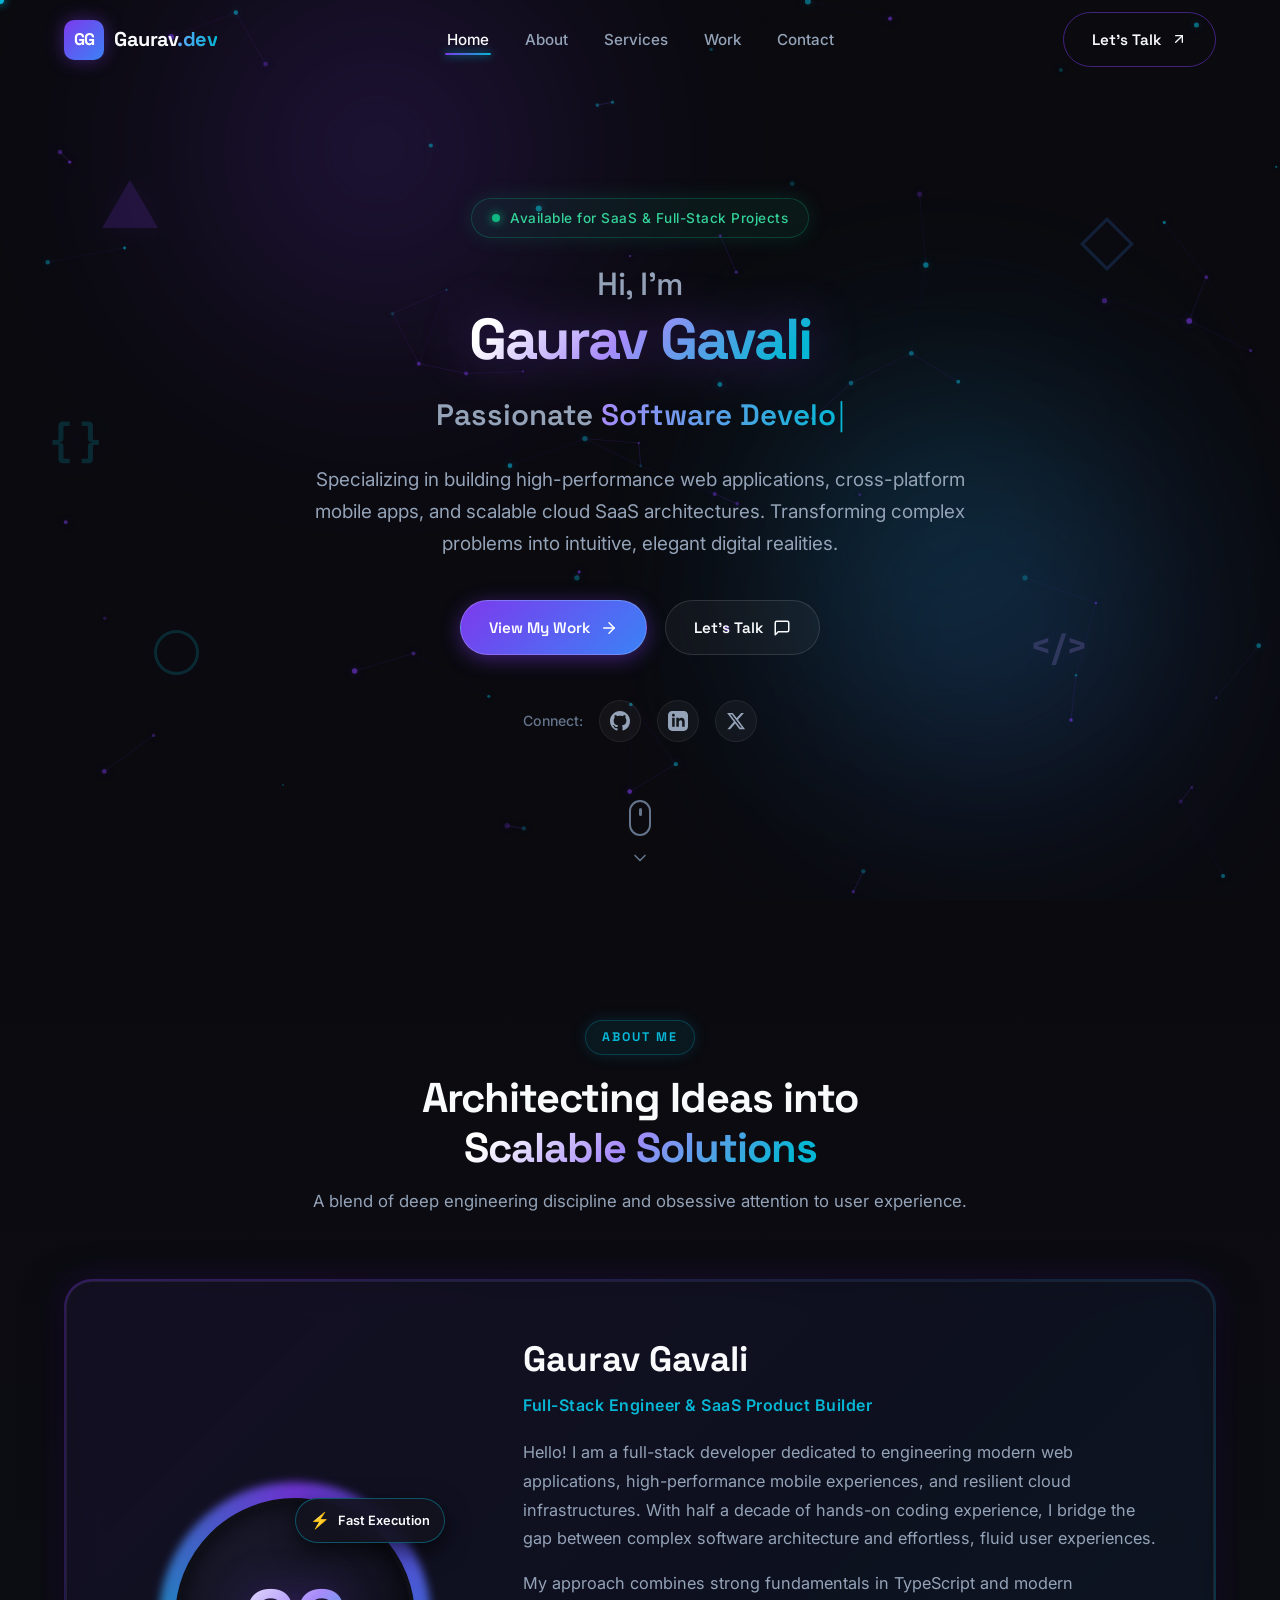
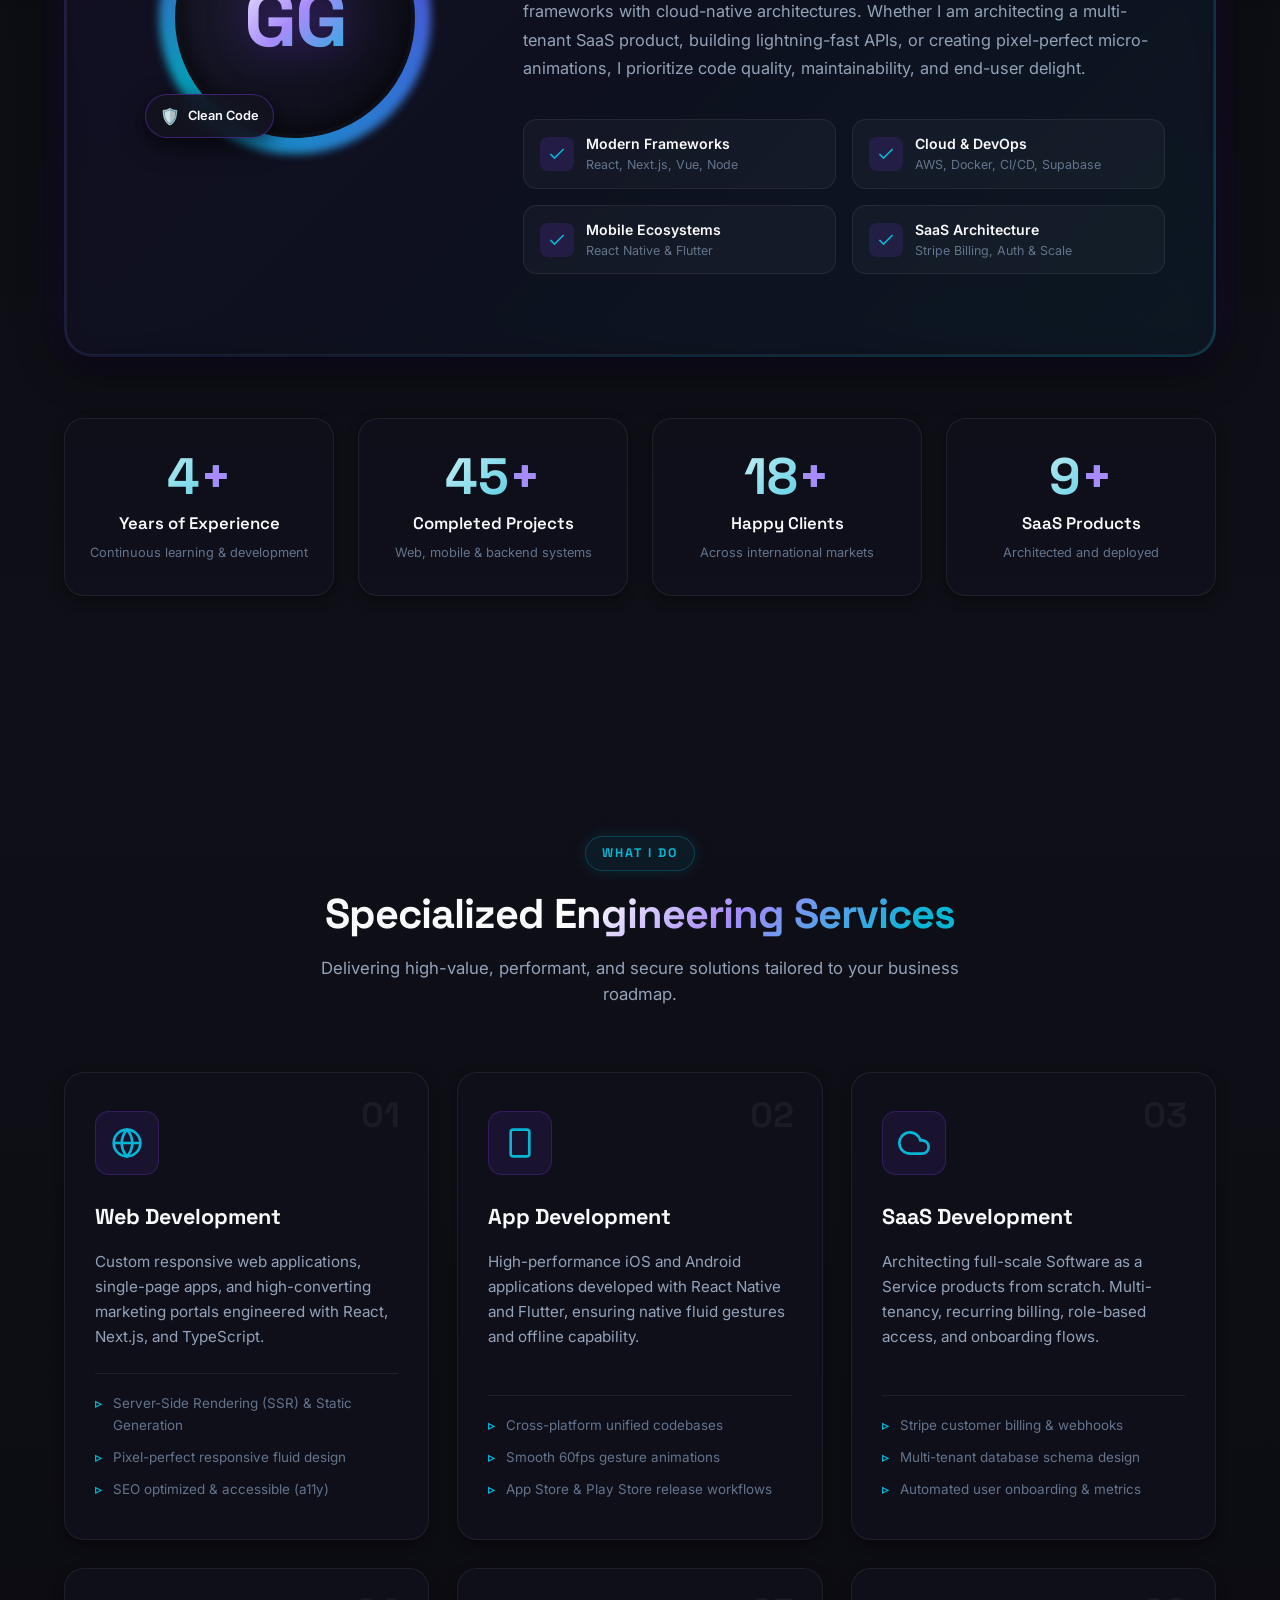
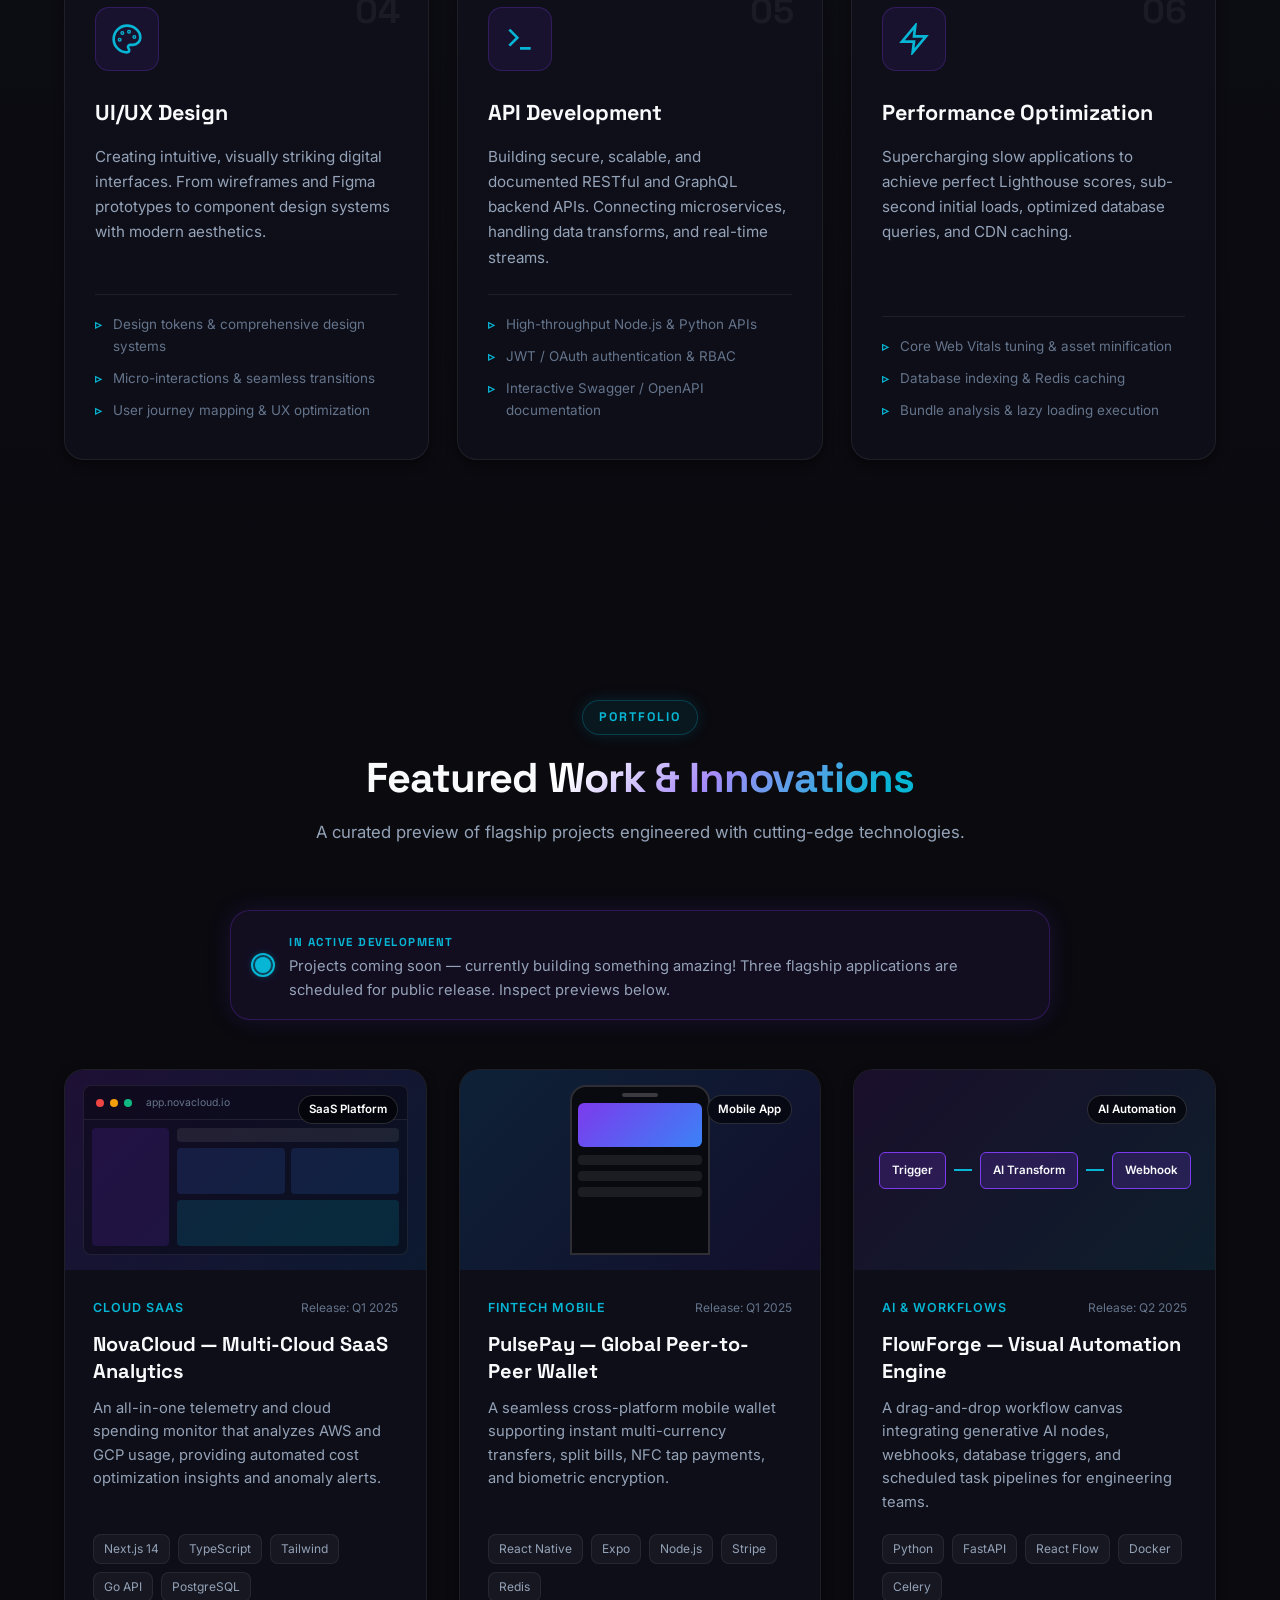
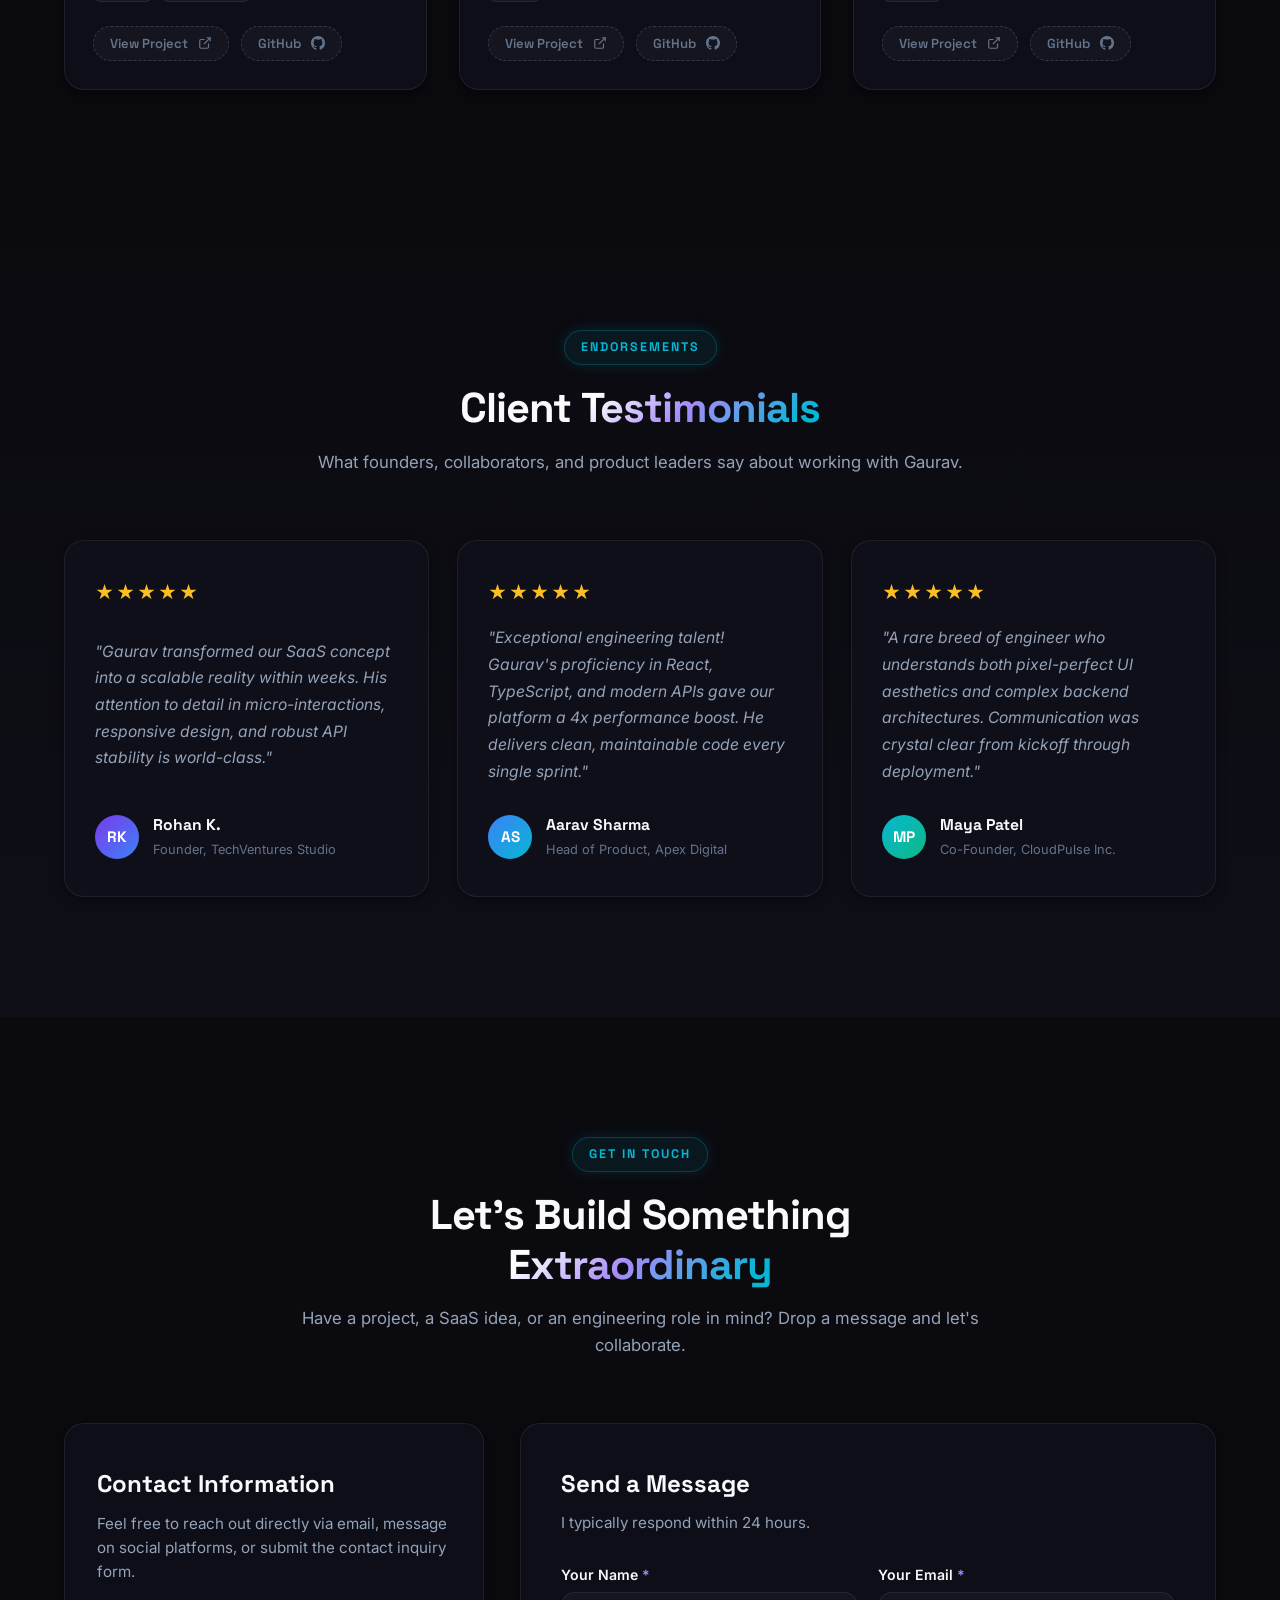
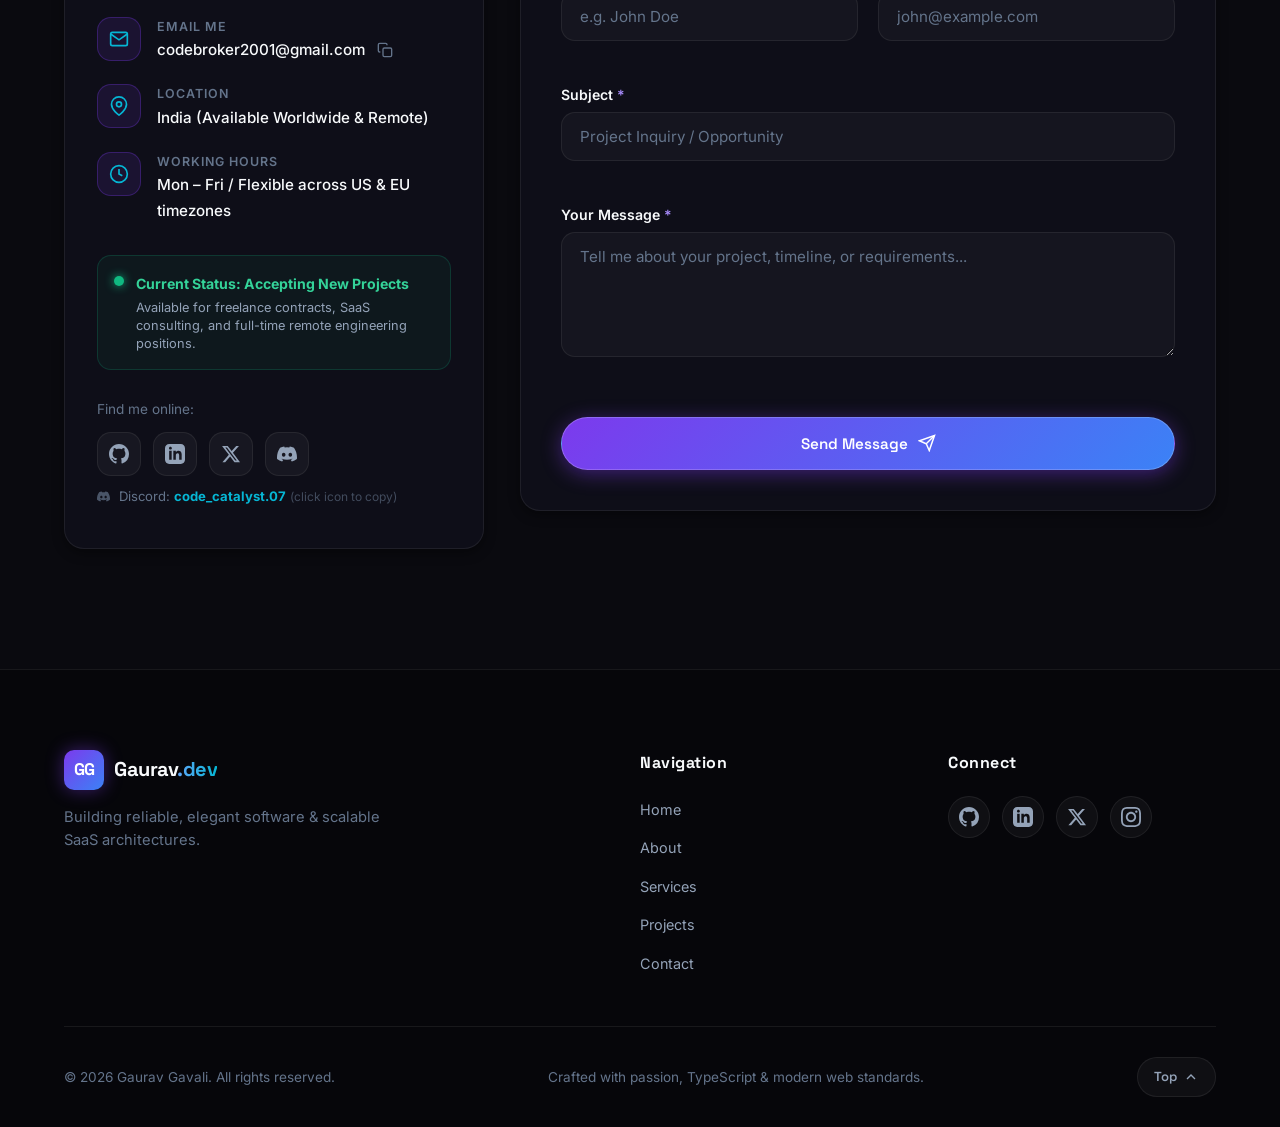
==== index.html @ efc14680 "Initial commit" ====
<!DOCTYPE html>
<html lang="en">
<head>
  <meta charset="UTF-8">
  <meta name="viewport" content="width=device-width, initial-scale=1.0">
  <meta name="description" content="Portfolio of Gaurav Gavali - Software Developer, Web & App Developer, and SaaS Builder crafting high-performance digital solutions.">
  <meta name="keywords" content="Gaurav Gavali, Software Developer, Full Stack Engineer, Web Developer, App Developer, SaaS Builder, React, Next.js, Node.js">
  <meta name="author" content="Gaurav Gavali">
  <meta name="theme-color" content="#0a0a0f">

  <!-- Open Graph / Meta -->
  <meta property="og:type" content="website">
  <meta property="og:title" content="Gaurav Gavali — Software & SaaS Developer">
  <meta property="og:description" content="Portfolio of Gaurav Gavali. Explore innovative web apps, mobile solutions, and scalable cloud SaaS products.">

  <title>Gaurav Gavali | Software Developer & SaaS Architect</title>

  <!-- Google Fonts: Space Grotesk (Headings) & Inter (Body) -->
  <link rel="preconnect" href="https://fonts.googleapis.com">
  <link rel="preconnect" href="https://fonts.gstatic.com" crossorigin>
  <link href="https://fonts.googleapis.com/css2?family=Inter:wght@300;400;500;600;700;800&family=Space+Grotesk:wght@400;500;600;700&display=swap" rel="stylesheet">

  <!-- Stylesheet -->
  <link rel="stylesheet" href="styles.css">
</head>
<body>

  <!-- Preloader Screen -->
  <div class="preloader" id="preloader">
    <div class="preloader-content">
      <div class="preloader-logo">
        <span class="preloader-letters">GG</span>
        <div class="preloader-ring"></div>
        <div class="preloader-ring-outer"></div>
      </div>
      <div class="preloader-bar">
        <div class="preloader-fill"></div>
      </div>
      <span class="preloader-text">INITIALIZING SYSTEM...</span>
    </div>
  </div>

  <!-- Custom Glow Cursor -->
  <div class="cursor-dot" id="cursorDot"></div>
  <div class="cursor-ring" id="cursorRing"></div>

  <!-- Scroll Progress Indicator -->
  <div class="scroll-progress-container">
    <div class="scroll-progress-bar" id="scrollProgress"></div>
  </div>

  <!-- Navigation Bar -->
  <header class="navbar" id="navbar">
    <div class="nav-container">
      <a href="#home" class="nav-logo" aria-label="Gaurav Gavali Home">
        <span class="logo-box">GG</span>
        <span class="logo-name">Gaurav<span class="logo-accent">.dev</span></span>
      </a>

      <!-- Desktop Nav Links -->
      <nav class="nav-menu" id="navMenu">
        <ul class="nav-list">
          <li class="nav-item"><a href="#home" class="nav-link active">Home</a></li>
          <li class="nav-item"><a href="#about" class="nav-link">About</a></li>
          <li class="nav-item"><a href="#services" class="nav-link">Services</a></li>
          <li class="nav-item"><a href="#work" class="nav-link">Work</a></li>
          <li class="nav-item"><a href="#contact" class="nav-link">Contact</a></li>
        </ul>
      </nav>

      <!-- Nav CTA & Mobile Toggle -->
      <div class="nav-actions">
        <a href="#contact" class="btn btn-outline nav-cta">
          <span>Let's Talk</span>
          <svg class="btn-icon" width="16" height="16" viewBox="0 0 24 24" fill="none" stroke="currentColor" stroke-width="2" stroke-linecap="round" stroke-linejoin="round">
            <line x1="7" y1="17" x2="17" y2="7"></line>
            <polyline points="7 7 17 7 17 17"></polyline>
          </svg>
        </a>

        <button class="nav-toggle" id="navToggle" aria-label="Toggle Navigation Menu" aria-expanded="false">
          <span class="hamburger-bar"></span>
          <span class="hamburger-bar"></span>
          <span class="hamburger-bar"></span>
        </button>
      </div>
    </div>
  </header>

  <!-- Main Content Wrapper -->
  <main>

    <!-- ==================== HERO SECTION ==================== -->
    <section class="hero" id="home">
      <!-- Interactive Particle Canvas Background -->
      <canvas id="particleCanvas" class="hero-canvas"></canvas>

      <!-- Ambient Glowing Orbs -->
      <div class="glow-orb orb-purple"></div>
      <div class="glow-orb orb-blue"></div>
      <div class="glow-orb orb-cyan"></div>

      <!-- Floating Geometric Shapes in Background -->
      <div class="floating-shape shape-triangle"></div>
      <div class="floating-shape shape-circle"></div>
      <div class="floating-shape shape-square"></div>
      <div class="floating-shape shape-code">&lt;/&gt;</div>
      <div class="floating-shape shape-bracket">{ }</div>

      <div class="container hero-container">
        <div class="hero-content">
          <!-- Availability Pill -->
          <div class="hero-badge reveal">
            <span class="badge-status-dot"></span>
            <span class="badge-text">Available for SaaS &amp; Full-Stack Projects</span>
          </div>

          <!-- Animated Greeting & Name -->
          <h1 class="hero-title reveal">
            <span class="greeting-prefix">Hi, I'm</span>
            <span class="gradient-text gradient-glow">Gaurav Gavali</span>
          </h1>

          <!-- Typewriter Role Subtitle -->
          <div class="hero-role reveal">
            <span class="role-static">Passionate</span>
            <span class="typewriter-container">
              <span class="typewriter" id="typewriter"></span>
              <span class="typewriter-cursor">|</span>
            </span>
          </div>

          <!-- Hero Bio Description -->
          <p class="hero-description reveal">
            Specializing in building high-performance web applications, cross-platform mobile apps, and scalable cloud SaaS architectures. Transforming complex problems into intuitive, elegant digital realities.
          </p>

          <!-- Hero Action Buttons -->
          <div class="hero-cta-group reveal">
            <a href="#work" class="btn btn-primary">
              <span>View My Work</span>
              <svg class="btn-icon" width="18" height="18" viewBox="0 0 24 24" fill="none" stroke="currentColor" stroke-width="2" stroke-linecap="round" stroke-linejoin="round">
                <path d="M5 12h14"></path>
                <path d="M12 5l7 7-7 7"></path>
              </svg>
            </a>

            <a href="#contact" class="btn btn-secondary">
              <span>Let's Talk</span>
              <svg class="btn-icon" width="18" height="18" viewBox="0 0 24 24" fill="none" stroke="currentColor" stroke-width="2" stroke-linecap="round" stroke-linejoin="round">
                <path d="M21 15a2 2 0 0 1-2 2H7l-4 4V5a2 2 0 0 1 2-2h14a2 2 0 0 1 2 2z"></path>
              </svg>
            </a>
          </div>

          <!-- Quick Social Links -->
          <div class="hero-socials reveal">
            <span class="socials-label">Connect:</span>
            <a href="https://github.com/gaurav4047" class="social-icon-link" aria-label="GitHub Profile" target="_blank" rel="noopener">
              <svg width="20" height="20" viewBox="0 0 24 24" fill="currentColor">
                <path d="M12 0C5.37 0 0 5.37 0 12c0 5.31 3.435 9.795 8.205 11.385.6.105.825-.255.825-.57 0-.285-.015-1.23-.015-2.235-3.015.555-3.795-.735-4.035-1.41-.135-.345-.72-1.41-1.23-1.695-.42-.225-1.02-.78-.015-.795.945-.015 1.62.87 1.845 1.23 1.08 1.815 2.805 1.305 3.495.99.105-.78.42-1.305.765-1.605-2.67-.3-5.46-1.335-5.46-5.925 0-1.305.465-2.385 1.23-3.225-.12-.3-.54-1.53.12-3.18 0 0 1.005-.315 3.3 1.23.96-.27 1.98-.405 3-.405s2.04.135 3 .405c2.295-1.56 3.3-1.23 3.3-1.23.66 1.65.24 2.88.12 3.18.765.84 1.23 1.905 1.23 3.225 0 4.605-2.805 5.625-5.475 5.925.435.375.81 1.095.81 2.22 0 1.605-.015 2.895-.015 3.3 0 .315.225.69.825.57A12.02 12.02 0 0024 12c0-6.63-5.37-12-12-12z"/>
              </svg>
            </a>
            <a href="https://www.linkedin.com/in/gaurav-gavali-57470233a" class="social-icon-link" aria-label="LinkedIn Profile" target="_blank" rel="noopener">
              <svg width="20" height="20" viewBox="0 0 24 24" fill="currentColor">
                <path d="M19 0h-14c-2.761 0-5 2.239-5 5v14c0 2.761 2.239 5 5 5h14c2.762 0 5-2.239 5-5v-14c0-2.761-2.238-5-5-5zm-11 19h-3v-11h3v11zm-1.5-12.268c-.966 0-1.75-.79-1.75-1.764s.784-1.764 1.75-1.764 1.75.79 1.75 1.764-.783 1.764-1.75 1.764zm13.5 12.268h-3v-5.604c0-3.368-4-3.113-4 0v5.604h-3v-11h3v1.765c1.396-2.586 7-2.777 7 2.476v6.759z"/>
              </svg>
            </a>
            <a href="https://x.com/GauravGavali07" class="social-icon-link" aria-label="Twitter / X Profile" target="_blank" rel="noopener">
              <svg width="20" height="20" viewBox="0 0 24 24" fill="currentColor">
                <path d="M18.244 2.25h3.308l-7.227 8.26 8.502 11.24H16.17l-5.214-6.817L4.99 21.75H1.68l7.73-8.835L1.254 2.25H8.08l4.713 6.231zm-1.161 17.52h1.833L7.084 4.126H5.117z"/>
              </svg>
            </a>
          </div>
        </div>
      </div>

      <!-- Scroll Indicator with Bounce -->
      <a href="#about" class="scroll-down-indicator" aria-label="Scroll to About section">
        <span class="scroll-mouse">
          <span class="scroll-wheel"></span>
        </span>
        <span class="scroll-arrow">
          <svg width="20" height="20" viewBox="0 0 24 24" fill="none" stroke="currentColor" stroke-width="2" stroke-linecap="round" stroke-linejoin="round">
            <polyline points="6 9 12 15 18 9"></polyline>
          </svg>
        </span>
      </a>
    </section>

    <!-- ==================== ABOUT SECTION ==================== -->
    <section class="section about-section" id="about">
      <div class="container">
        <!-- Section Header -->
        <div class="section-header reveal">
          <div class="section-badge">ABOUT ME</div>
          <h2 class="section-title">Architecting Ideas into <span class="gradient-text">Scalable Solutions</span></h2>
          <p class="section-subtitle">A blend of deep engineering discipline and obsessive attention to user experience.</p>
        </div>

        <!-- About Main Content Card -->
        <div class="about-card-wrapper reveal">
          <div class="about-card glassmorphism-card">
            <!-- Left: Stylized Avatar & Visual Display -->
            <div class="about-visual">
              <div class="avatar-container">
                <div class="avatar-ring-animated"></div>
                <div class="avatar-circle">
                  <span class="avatar-initials">GG</span>
                </div>
                <!-- Floating Tech Badges -->
                <div class="floating-badge badge-top-right">
                  <span class="badge-icon">⚡</span>
                  <span class="badge-label">Fast Execution</span>
                </div>
                <div class="floating-badge badge-bottom-left">
                  <span class="badge-icon">🛡️</span>
                  <span class="badge-label">Clean Code</span>
                </div>
              </div>
            </div>

            <!-- Right: Bio Information -->
            <div class="about-info">
              <h3 class="about-name">Gaurav Gavali</h3>
              <p class="about-tagline">Full-Stack Engineer &amp; SaaS Product Builder</p>

              <p class="about-text">
                Hello! I am a full-stack developer dedicated to engineering modern web applications, high-performance mobile experiences, and resilient cloud infrastructures. With half a decade of hands-on coding experience, I bridge the gap between complex software architecture and effortless, fluid user experiences.
              </p>

              <p class="about-text">
                My approach combines strong fundamentals in TypeScript and modern frameworks with cloud-native architectures. Whether I am architecting a multi-tenant SaaS product, building lightning-fast APIs, or creating pixel-perfect micro-animations, I prioritize code quality, maintainability, and end-user delight.
              </p>

              <!-- Core Highlights Grid -->
              <div class="about-highlights">
                <div class="highlight-item">
                  <div class="highlight-icon">
                    <svg width="20" height="20" viewBox="0 0 24 24" fill="none" stroke="currentColor" stroke-width="2">
                      <polyline points="20 6 9 17 4 12"></polyline>
                    </svg>
                  </div>
                  <div>
                    <strong>Modern Frameworks</strong>
                    <span>React, Next.js, Vue, Node</span>
                  </div>
                </div>

                <div class="highlight-item">
                  <div class="highlight-icon">
                    <svg width="20" height="20" viewBox="0 0 24 24" fill="none" stroke="currentColor" stroke-width="2">
                      <polyline points="20 6 9 17 4 12"></polyline>
                    </svg>
                  </div>
                  <div>
                    <strong>Cloud &amp; DevOps</strong>
                    <span>AWS, Docker, CI/CD, Supabase</span>
                  </div>
                </div>

                <div class="highlight-item">
                  <div class="highlight-icon">
                    <svg width="20" height="20" viewBox="0 0 24 24" fill="none" stroke="currentColor" stroke-width="2">
                      <polyline points="20 6 9 17 4 12"></polyline>
                    </svg>
                  </div>
                  <div>
                    <strong>Mobile Ecosystems</strong>
                    <span>React Native &amp; Flutter</span>
                  </div>
                </div>

                <div class="highlight-item">
                  <div class="highlight-icon">
                    <svg width="20" height="20" viewBox="0 0 24 24" fill="none" stroke="currentColor" stroke-width="2">
                      <polyline points="20 6 9 17 4 12"></polyline>
                    </svg>
                  </div>
                  <div>
                    <strong>SaaS Architecture</strong>
                    <span>Stripe Billing, Auth &amp; Scale</span>
                  </div>
                </div>
              </div>


            </div>
          </div>
        </div>

        <!-- Animated Stats Counter Row -->
        <div class="stats-row reveal">
          <div class="stat-card glassmorphism-card">
            <div class="stat-number-wrapper">
              <span class="stat-counter" data-target="5">0</span><span class="stat-plus">+</span>
            </div>
            <div class="stat-label">Years of Experience</div>
            <div class="stat-subtext">Continuous learning &amp; development</div>
          </div>

          <div class="stat-card glassmorphism-card">
            <div class="stat-number-wrapper">
              <span class="stat-counter" data-target="50">0</span><span class="stat-plus">+</span>
            </div>
            <div class="stat-label">Completed Projects</div>
            <div class="stat-subtext">Web, mobile &amp; backend systems</div>
          </div>

          <div class="stat-card glassmorphism-card">
            <div class="stat-number-wrapper">
              <span class="stat-counter" data-target="20">0</span><span class="stat-plus">+</span>
            </div>
            <div class="stat-label">Happy Clients</div>
            <div class="stat-subtext">Across international markets</div>
          </div>

          <div class="stat-card glassmorphism-card">
            <div class="stat-number-wrapper">
              <span class="stat-counter" data-target="10">0</span><span class="stat-plus">+</span>
            </div>
            <div class="stat-label">SaaS Products</div>
            <div class="stat-subtext">Architected and deployed</div>
          </div>
        </div>
      </div>
    </section>

    <!-- ==================== SERVICES SECTION ==================== -->
    <section class="section services-section" id="services">
      <div class="container">
        <!-- Section Header -->
        <div class="section-header reveal">
          <div class="section-badge">WHAT I DO</div>
          <h2 class="section-title">Specialized <span class="gradient-text">Engineering Services</span></h2>
          <p class="section-subtitle">Delivering high-value, performant, and secure solutions tailored to your business roadmap.</p>
        </div>

        <!-- 6 Service Cards Grid -->
        <div class="services-grid reveal">
          <!-- Service 1: Web Development -->
          <div class="service-card glassmorphism-card" data-tilt>
            <div class="service-card-number">01</div>
            <div class="service-icon-box">
              <svg class="service-icon" width="32" height="32" viewBox="0 0 24 24" fill="none" stroke="currentColor" stroke-width="2">
                <circle cx="12" cy="12" r="10"></circle>
                <line x1="2" y1="12" x2="22" y2="12"></line>
                <path d="M12 2a15.3 15.3 0 0 1 4 10 15.3 15.3 0 0 1-4 10 15.3 15.3 0 0 1-4-10 15.3 15.3 0 0 1 4-10z"></path>
              </svg>
            </div>
            <h3 class="service-title">Web Development</h3>
            <p class="service-description">
              Custom responsive web applications, single-page apps, and high-converting marketing portals engineered with React, Next.js, and TypeScript.
            </p>
            <ul class="service-features">
              <li>Server-Side Rendering (SSR) &amp; Static Generation</li>
              <li>Pixel-perfect responsive fluid design</li>
              <li>SEO optimized &amp; accessible (a11y)</li>
            </ul>
          </div>

          <!-- Service 2: App Development -->
          <div class="service-card glassmorphism-card" data-tilt>
            <div class="service-card-number">02</div>
            <div class="service-icon-box">
              <svg class="service-icon" width="32" height="32" viewBox="0 0 24 24" fill="none" stroke="currentColor" stroke-width="2">
                <rect x="5" y="2" width="14" height="20" rx="2" ry="2"></rect>
                <line x1="12" y1="18" x2="12.01" y2="18"></line>
              </svg>
            </div>
            <h3 class="service-title">App Development</h3>
            <p class="service-description">
              High-performance iOS and Android applications developed with React Native and Flutter, ensuring native fluid gestures and offline capability.
            </p>
            <ul class="service-features">
              <li>Cross-platform unified codebases</li>
              <li>Smooth 60fps gesture animations</li>
              <li>App Store &amp; Play Store release workflows</li>
            </ul>
          </div>

          <!-- Service 3: SaaS Development -->
          <div class="service-card glassmorphism-card" data-tilt>
            <div class="service-card-number">03</div>
            <div class="service-icon-box">
              <svg class="service-icon" width="32" height="32" viewBox="0 0 24 24" fill="none" stroke="currentColor" stroke-width="2">
                <path d="M18 10h-1.26A8 8 0 1 0 9 20h9a5 5 0 0 0 0-10z"></path>
              </svg>
            </div>
            <h3 class="service-title">SaaS Development</h3>
            <p class="service-description">
              Architecting full-scale Software as a Service products from scratch. Multi-tenancy, recurring billing, role-based access, and onboarding flows.
            </p>
            <ul class="service-features">
              <li>Stripe customer billing &amp; webhooks</li>
              <li>Multi-tenant database schema design</li>
              <li>Automated user onboarding &amp; metrics</li>
            </ul>
          </div>

          <!-- Service 4: UI/UX Design -->
          <div class="service-card glassmorphism-card" data-tilt>
            <div class="service-card-number">04</div>
            <div class="service-icon-box">
              <svg class="service-icon" width="32" height="32" viewBox="0 0 24 24" fill="none" stroke="currentColor" stroke-width="2">
                <circle cx="13.5" cy="6.5" r=".5"></circle>
                <circle cx="17.5" cy="10.5" r=".5"></circle>
                <circle cx="8.5" cy="7.5" r=".5"></circle>
                <circle cx="6.5" cy="12.5" r=".5"></circle>
                <path d="M12 2C6.5 2 2 6.5 2 12s4.5 10 10 10c.926 0 1.648-.746 1.648-1.688 0-.437-.18-.835-.437-1.125-.29-.289-.438-.652-.438-1.125a1.64 1.64 0 0 1 1.668-1.668h1.996c3.051 0 5.555-2.503 5.555-5.554C21.965 6.012 17.461 2 12 2z"></path>
              </svg>
            </div>
            <h3 class="service-title">UI/UX Design</h3>
            <p class="service-description">
              Creating intuitive, visually striking digital interfaces. From wireframes and Figma prototypes to component design systems with modern aesthetics.
            </p>
            <ul class="service-features">
              <li>Design tokens &amp; comprehensive design systems</li>
              <li>Micro-interactions &amp; seamless transitions</li>
              <li>User journey mapping &amp; UX optimization</li>
            </ul>
          </div>

          <!-- Service 5: API Development -->
          <div class="service-card glassmorphism-card" data-tilt>
            <div class="service-card-number">05</div>
            <div class="service-icon-box">
              <svg class="service-icon" width="32" height="32" viewBox="0 0 24 24" fill="none" stroke="currentColor" stroke-width="2">
                <polyline points="4 17 10 11 4 5"></polyline>
                <line x1="12" y1="19" x2="20" y2="19"></line>
              </svg>
            </div>
            <h3 class="service-title">API Development</h3>
            <p class="service-description">
              Building secure, scalable, and documented RESTful and GraphQL backend APIs. Connecting microservices, handling data transforms, and real-time streams.
            </p>
            <ul class="service-features">
              <li>High-throughput Node.js &amp; Python APIs</li>
              <li>JWT / OAuth authentication &amp; RBAC</li>
              <li>Interactive Swagger / OpenAPI documentation</li>
            </ul>
          </div>

          <!-- Service 6: Performance Optimization -->
          <div class="service-card glassmorphism-card" data-tilt>
            <div class="service-card-number">06</div>
            <div class="service-icon-box">
              <svg class="service-icon" width="32" height="32" viewBox="0 0 24 24" fill="none" stroke="currentColor" stroke-width="2">
                <path d="M13 2L3 14h9l-1 8 10-12h-9l1-8z"></path>
              </svg>
            </div>
            <h3 class="service-title">Performance Optimization</h3>
            <p class="service-description">
              Supercharging slow applications to achieve perfect Lighthouse scores, sub-second initial loads, optimized database queries, and CDN caching.
            </p>
            <ul class="service-features">
              <li>Core Web Vitals tuning &amp; asset minification</li>
              <li>Database indexing &amp; Redis caching</li>
              <li>Bundle analysis &amp; lazy loading execution</li>
            </ul>
          </div>
        </div>
      </div>
    </section>

    <!-- ==================== PROJECTS / WORK SECTION ==================== -->
    <section class="section work-section" id="work">
      <div class="container">
        <!-- Section Header -->
        <div class="section-header reveal">
          <div class="section-badge">PORTFOLIO</div>
          <h2 class="section-title">Featured <span class="gradient-text">Work &amp; Innovations</span></h2>
          <p class="section-subtitle">A curated preview of flagship projects engineered with cutting-edge technologies.</p>
        </div>

        <!-- Coming Soon Announcement Banner -->
        <div class="announcement-banner reveal">
          <div class="announcement-pulse">
            <span class="pulse-dot"></span>
            <span class="pulse-ring"></span>
          </div>
          <div class="announcement-content">
            <span class="announcement-tag">IN ACTIVE DEVELOPMENT</span>
            <p class="announcement-text">
              Projects coming soon — currently building something amazing! Three flagship applications are scheduled for public release. Inspect previews below.
            </p>
          </div>
        </div>

        <!-- 3 Placeholder Project Cards -->
        <div class="projects-grid reveal">
          <!-- Project 1 -->
          <div class="project-card glassmorphism-card">
            <div class="project-preview preview-gradient-1">
              <div class="preview-overlay">
                <div class="preview-badge">SaaS Platform</div>
                <div class="mock-browser-bar">
                  <span class="mock-dot red"></span>
                  <span class="mock-dot yellow"></span>
                  <span class="mock-dot green"></span>
                  <span class="mock-url">app.novacloud.io</span>
                </div>
                <!-- Abstract UI Wireframe Graphics -->
                <div class="mock-ui">
                  <div class="mock-ui-sidebar"></div>
                  <div class="mock-ui-body">
                    <div class="mock-ui-row header"></div>
                    <div class="mock-ui-grid">
                      <div class="mock-ui-stat"></div>
                      <div class="mock-ui-stat"></div>
                      <div class="mock-ui-chart"></div>
                    </div>
                  </div>
                </div>
              </div>
            </div>

            <div class="project-body">
              <div class="project-meta">
                <span class="project-category">Cloud SaaS</span>
                <span class="project-status">Release: Q1 2025</span>
              </div>
              <h3 class="project-title">NovaCloud — Multi-Cloud SaaS Analytics</h3>
              <p class="project-description">
                An all-in-one telemetry and cloud spending monitor that analyzes AWS and GCP usage, providing automated cost optimization insights and anomaly alerts.
              </p>

              <div class="project-tags">
                <span class="project-tag">Next.js 14</span>
                <span class="project-tag">TypeScript</span>
                <span class="project-tag">Tailwind</span>
                <span class="project-tag">Go API</span>
                <span class="project-tag">PostgreSQL</span>
              </div>

              <div class="project-actions">
                <button class="btn btn-sm btn-disabled" data-tooltip="🚀 Launching Soon — Stay Tuned!">
                  <span>View Project</span>
                  <svg width="14" height="14" viewBox="0 0 24 24" fill="none" stroke="currentColor" stroke-width="2">
                    <path d="M18 13v6a2 2 0 0 1-2 2H5a2 2 0 0 1-2-2V8a2 2 0 0 1 2-2h6"></path>
                    <polyline points="15 3 21 3 21 9"></polyline>
                    <line x1="10" y1="14" x2="21" y2="3"></line>
                  </svg>
                </button>
                <button class="btn btn-sm btn-disabled" data-tooltip="🔒 Repo will be public at launch">
                  <span>GitHub</span>
                  <svg width="14" height="14" viewBox="0 0 24 24" fill="currentColor">
                    <path d="M12 0C5.37 0 0 5.37 0 12c0 5.31 3.435 9.795 8.205 11.385.6.105.825-.255.825-.57 0-.285-.015-1.23-.015-2.235-3.015.555-3.795-.735-4.035-1.41-.135-.345-.72-1.41-1.23-1.695-.42-.225-1.02-.78-.015-.795.945-.015 1.62.87 1.845 1.23 1.08 1.815 2.805 1.305 3.495.99.105-.78.42-1.305.765-1.605-2.67-.3-5.46-1.335-5.46-5.925 0-1.305.465-2.385 1.23-3.225-.12-.3-.54-1.53.12-3.18 0 0 1.005-.315 3.3 1.23.96-.27 1.98-.405 3-.405s2.04.135 3 .405c2.295-1.56 3.3-1.23 3.3-1.23.66 1.65.24 2.88.12 3.18.765.84 1.23 1.905 1.23 3.225 0 4.605-2.805 5.625-5.475 5.925.435.375.81 1.095.81 2.22 0 1.605-.015 2.895-.015 3.3 0 .315.225.69.825.57A12.02 12.02 0 0024 12c0-6.63-5.37-12-12-12z"/>
                  </svg>
                </button>
              </div>
            </div>
          </div>

          <!-- Project 2 -->
          <div class="project-card glassmorphism-card">
            <div class="project-preview preview-gradient-2">
              <div class="preview-overlay">
                <div class="preview-badge">Mobile App</div>
                <div class="mock-phone">
                  <div class="mock-phone-notch"></div>
                  <div class="mock-phone-screen">
                    <div class="mock-phone-card"></div>
                    <div class="mock-phone-list">
                      <span></span><span></span><span></span>
                    </div>
                  </div>
                </div>
              </div>
            </div>

            <div class="project-body">
              <div class="project-meta">
                <span class="project-category">Fintech Mobile</span>
                <span class="project-status">Release: Q1 2025</span>
              </div>
              <h3 class="project-title">PulsePay — Global Peer-to-Peer Wallet</h3>
              <p class="project-description">
                A seamless cross-platform mobile wallet supporting instant multi-currency transfers, split bills, NFC tap payments, and biometric encryption.
              </p>

              <div class="project-tags">
                <span class="project-tag">React Native</span>
                <span class="project-tag">Expo</span>
                <span class="project-tag">Node.js</span>
                <span class="project-tag">Stripe</span>
                <span class="project-tag">Redis</span>
              </div>

              <div class="project-actions">
                <button class="btn btn-sm btn-disabled" data-tooltip="🚀 Launching Soon — Stay Tuned!">
                  <span>View Project</span>
                  <svg width="14" height="14" viewBox="0 0 24 24" fill="none" stroke="currentColor" stroke-width="2">
                    <path d="M18 13v6a2 2 0 0 1-2 2H5a2 2 0 0 1-2-2V8a2 2 0 0 1 2-2h6"></path>
                    <polyline points="15 3 21 3 21 9"></polyline>
                    <line x1="10" y1="14" x2="21" y2="3"></line>
                  </svg>
                </button>
                <button class="btn btn-sm btn-disabled" data-tooltip="🔒 Repo will be public at launch">
                  <span>GitHub</span>
                  <svg width="14" height="14" viewBox="0 0 24 24" fill="currentColor">
                    <path d="M12 0C5.37 0 0 5.37 0 12c0 5.31 3.435 9.795 8.205 11.385.6.105.825-.255.825-.57 0-.285-.015-1.23-.015-2.235-3.015.555-3.795-.735-4.035-1.41-.135-.345-.72-1.41-1.23-1.695-.42-.225-1.02-.78-.015-.795.945-.015 1.62.87 1.845 1.23 1.08 1.815 2.805 1.305 3.495.99.105-.78.42-1.305.765-1.605-2.67-.3-5.46-1.335-5.46-5.925 0-1.305.465-2.385 1.23-3.225-.12-.3-.54-1.53.12-3.18 0 0 1.005-.315 3.3 1.23.96-.27 1.98-.405 3-.405s2.04.135 3 .405c2.295-1.56 3.3-1.23 3.3-1.23.66 1.65.24 2.88.12 3.18.765.84 1.23 1.905 1.23 3.225 0 4.605-2.805 5.625-5.475 5.925.435.375.81 1.095.81 2.22 0 1.605-.015 2.895-.015 3.3 0 .315.225.69.825.57A12.02 12.02 0 0024 12c0-6.63-5.37-12-12-12z"/>
                  </svg>
                </button>
              </div>
            </div>
          </div>

          <!-- Project 3 -->
          <div class="project-card glassmorphism-card">
            <div class="project-preview preview-gradient-3">
              <div class="preview-overlay">
                <div class="preview-badge">AI Automation</div>
                <div class="mock-flow-diagram">
                  <div class="mock-node node-a">Trigger</div>
                  <div class="mock-connector"></div>
                  <div class="mock-node node-b">AI Transform</div>
                  <div class="mock-connector"></div>
                  <div class="mock-node node-c">Webhook</div>
                </div>
              </div>
            </div>

            <div class="project-body">
              <div class="project-meta">
                <span class="project-category">AI &amp; Workflows</span>
                <span class="project-status">Release: Q2 2025</span>
              </div>
              <h3 class="project-title">FlowForge — Visual Automation Engine</h3>
              <p class="project-description">
                A drag-and-drop workflow canvas integrating generative AI nodes, webhooks, database triggers, and scheduled task pipelines for engineering teams.
              </p>

              <div class="project-tags">
                <span class="project-tag">Python</span>
                <span class="project-tag">FastAPI</span>
                <span class="project-tag">React Flow</span>
                <span class="project-tag">Docker</span>
                <span class="project-tag">Celery</span>
              </div>

              <div class="project-actions">
                <button class="btn btn-sm btn-disabled" data-tooltip="🚀 Launching Soon — Stay Tuned!">
                  <span>View Project</span>
                  <svg width="14" height="14" viewBox="0 0 24 24" fill="none" stroke="currentColor" stroke-width="2">
                    <path d="M18 13v6a2 2 0 0 1-2 2H5a2 2 0 0 1-2-2V8a2 2 0 0 1 2-2h6"></path>
                    <polyline points="15 3 21 3 21 9"></polyline>
                    <line x1="10" y1="14" x2="21" y2="3"></line>
                  </svg>
                </button>
                <button class="btn btn-sm btn-disabled" data-tooltip="🔒 Repo will be public at launch">
                  <span>GitHub</span>
                  <svg width="14" height="14" viewBox="0 0 24 24" fill="currentColor">
                    <path d="M12 0C5.37 0 0 5.37 0 12c0 5.31 3.435 9.795 8.205 11.385.6.105.825-.255.825-.57 0-.285-.015-1.23-.015-2.235-3.015.555-3.795-.735-4.035-1.41-.135-.345-.72-1.41-1.23-1.695-.42-.225-1.02-.78-.015-.795.945-.015 1.62.87 1.845 1.23 1.08 1.815 2.805 1.305 3.495.99.105-.78.42-1.305.765-1.605-2.67-.3-5.46-1.335-5.46-5.925 0-1.305.465-2.385 1.23-3.225-.12-.3-.54-1.53.12-3.18 0 0 1.005-.315 3.3 1.23.96-.27 1.98-.405 3-.405s2.04.135 3 .405c2.295-1.56 3.3-1.23 3.3-1.23.66 1.65.24 2.88.12 3.18.765.84 1.23 1.905 1.23 3.225 0 4.605-2.805 5.625-5.475 5.925.435.375.81 1.095.81 2.22 0 1.605-.015 2.895-.015 3.3 0 .315.225.69.825.57A12.02 12.02 0 0024 12c0-6.63-5.37-12-12-12z"/>
                  </svg>
                </button>
              </div>
            </div>
          </div>
        </div>
      </div>
    </section>

    <!-- ==================== TESTIMONIALS SECTION ==================== -->
    <section class="section testimonials-section" id="testimonials">
      <div class="container">
        <!-- Section Header -->
        <div class="section-header reveal">
          <div class="section-badge">ENDORSEMENTS</div>
          <h2 class="section-title">Client <span class="gradient-text">Testimonials</span></h2>
          <p class="section-subtitle">What founders, collaborators, and product leaders say about working with Gaurav.</p>
        </div>

        <!-- Testimonial Cards Grid -->
        <div class="testimonials-grid reveal">
          <!-- Testimonial 1 -->
          <div class="testimonial-card glassmorphism-card">
            <div class="testimonial-rating">
              ★★★★★
            </div>
            <p class="testimonial-quote">
              "Gaurav transformed our SaaS concept into a scalable reality within weeks. His attention to detail in micro-interactions, responsive design, and robust API stability is world-class."
            </p>
            <div class="testimonial-author">
              <div class="author-avatar avatar-grad-1">RK</div>
              <div class="author-info">
                <span class="author-name">Rohan K.</span>
                <span class="author-title">Founder, TechVentures Studio</span>
              </div>
            </div>
          </div>

          <!-- Testimonial 2 -->
          <div class="testimonial-card glassmorphism-card">
            <div class="testimonial-rating">
              ★★★★★
            </div>
            <p class="testimonial-quote">
              "Exceptional engineering talent! Gaurav's proficiency in React, TypeScript, and modern APIs gave our platform a 4x performance boost. He delivers clean, maintainable code every single sprint."
            </p>
            <div class="testimonial-author">
              <div class="author-avatar avatar-grad-2">AS</div>
              <div class="author-info">
                <span class="author-name">Aarav Sharma</span>
                <span class="author-title">Head of Product, Apex Digital</span>
              </div>
            </div>
          </div>

          <!-- Testimonial 3 -->
          <div class="testimonial-card glassmorphism-card">
            <div class="testimonial-rating">
              ★★★★★
            </div>
            <p class="testimonial-quote">
              "A rare breed of engineer who understands both pixel-perfect UI aesthetics and complex backend architectures. Communication was crystal clear from kickoff through deployment."
            </p>
            <div class="testimonial-author">
              <div class="author-avatar avatar-grad-3">MP</div>
              <div class="author-info">
                <span class="author-name">Maya Patel</span>
                <span class="author-title">Co-Founder, CloudPulse Inc.</span>
              </div>
            </div>
          </div>
        </div>
      </div>
    </section>

    <!-- ==================== CONTACT SECTION ==================== -->
    <section class="section contact-section" id="contact">
      <div class="container">
        <!-- Section Header -->
        <div class="section-header reveal">
          <div class="section-badge">GET IN TOUCH</div>
          <h2 class="section-title">Let's Build Something <span class="gradient-text">Extraordinary</span></h2>
          <p class="section-subtitle">Have a project, a SaaS idea, or an engineering role in mind? Drop a message and let's collaborate.</p>
        </div>

        <div class="contact-wrapper reveal">
          <!-- Left Column: Contact Information -->
          <div class="contact-info-col">
            <div class="contact-info-card glassmorphism-card">
              <h3 class="info-card-title">Contact Information</h3>
              <p class="info-card-desc">
                Feel free to reach out directly via email, message on social platforms, or submit the contact inquiry form.
              </p>

              <!-- Info Items List -->
              <div class="info-items-list">
                <div class="info-item">
                  <div class="info-icon-box">
                    <svg width="20" height="20" viewBox="0 0 24 24" fill="none" stroke="currentColor" stroke-width="2">
                      <path d="M4 4h16c1.1 0 2 .9 2 2v12c0 1.1-.9 2-2 2H4c-1.1 0-2-.9-2-2V6c0-1.1.9-2 2-2z"></path>
                      <polyline points="22,6 12,13 2,6"></polyline>
                    </svg>
                  </div>
                  <div class="info-details">
                    <span class="info-label">Email Me</span>
                    <div class="email-copy-wrap">
                      <a href="mailto:codebroker2001@gmail.com" class="info-value" id="emailText">codebroker2001@gmail.com</a>
                      <button class="copy-email-btn" id="copyEmailBtn" aria-label="Copy Email to clipboard" title="Copy email">
                        <svg width="16" height="16" viewBox="0 0 24 24" fill="none" stroke="currentColor" stroke-width="2">
                          <rect x="9" y="9" width="13" height="13" rx="2" ry="2"></rect>
                          <path d="M5 15H4a2 2 0 0 1-2-2V4a2 2 0 0 1 2-2h9a2 2 0 0 1 2 2v1"></path>
                        </svg>
                        <span class="copy-tooltip" id="copyTooltip">Copy</span>
                      </button>
                    </div>
                  </div>
                </div>

                <div class="info-item">
                  <div class="info-icon-box">
                    <svg width="20" height="20" viewBox="0 0 24 24" fill="none" stroke="currentColor" stroke-width="2">
                      <path d="M21 10c0 7-9 13-9 13s-9-6-9-13a9 9 0 0 1 18 0z"></path>
                      <circle cx="12" cy="10" r="3"></circle>
                    </svg>
                  </div>
                  <div class="info-details">
                    <span class="info-label">Location</span>
                    <span class="info-value">India (Available Worldwide &amp; Remote)</span>
                  </div>
                </div>

                <div class="info-item">
                  <div class="info-icon-box">
                    <svg width="20" height="20" viewBox="0 0 24 24" fill="none" stroke="currentColor" stroke-width="2">
                      <circle cx="12" cy="12" r="10"></circle>
                      <polyline points="12 6 12 12 16 14"></polyline>
                    </svg>
                  </div>
                  <div class="info-details">
                    <span class="info-label">Working Hours</span>
                    <span class="info-value">Mon – Fri / Flexible across US &amp; EU timezones</span>
                  </div>
                </div>
              </div>

              <!-- Availability Status Card -->
              <div class="availability-card">
                <span class="status-indicator"></span>
                <div class="availability-text">
                  <strong>Current Status: Accepting New Projects</strong>
                  <p>Available for freelance contracts, SaaS consulting, and full-time remote engineering positions.</p>
                </div>
              </div>

              <!-- Social Links Box -->
              <div class="social-connect-box">
                <span class="connect-label">Find me online:</span>
                <div class="social-icons-row">
                  <a href="https://github.com/gaurav4047" class="social-btn" aria-label="GitHub" target="_blank" rel="noopener">
                    <svg width="20" height="20" viewBox="0 0 24 24" fill="currentColor">
                      <path d="M12 0C5.37 0 0 5.37 0 12c0 5.31 3.435 9.795 8.205 11.385.6.105.825-.255.825-.57 0-.285-.015-1.23-.015-2.235-3.015.555-3.795-.735-4.035-1.41-.135-.345-.72-1.41-1.23-1.695-.42-.225-1.02-.78-.015-.795.945-.015 1.62.87 1.845 1.23 1.08 1.815 2.805 1.305 3.495.99.105-.78.42-1.305.765-1.605-2.67-.3-5.46-1.335-5.46-5.925 0-1.305.465-2.385 1.23-3.225-.12-.3-.54-1.53.12-3.18 0 0 1.005-.315 3.3 1.23.96-.27 1.98-.405 3-.405s2.04.135 3 .405c2.295-1.56 3.3-1.23 3.3-1.23.66 1.65.24 2.88.12 3.18.765.84 1.23 1.905 1.23 3.225 0 4.605-2.805 5.625-5.475 5.925.435.375.81 1.095.81 2.22 0 1.605-.015 2.895-.015 3.3 0 .315.225.69.825.57A12.02 12.02 0 0024 12c0-6.63-5.37-12-12-12z"/>
                    </svg>
                  </a>
                  <a href="https://www.linkedin.com/in/gaurav-gavali-57470233a" class="social-btn" aria-label="LinkedIn" target="_blank" rel="noopener">
                    <svg width="20" height="20" viewBox="0 0 24 24" fill="currentColor">
                      <path d="M19 0h-14c-2.761 0-5 2.239-5 5v14c0 2.761 2.239 5 5 5h14c2.762 0 5-2.239 5-5v-14c0-2.761-2.238-5-5-5zm-11 19h-3v-11h3v11zm-1.5-12.268c-.966 0-1.75-.79-1.75-1.764s.784-1.764 1.75-1.764 1.75.79 1.75 1.764-.783 1.764-1.75 1.764zm13.5 12.268h-3v-5.604c0-3.368-4-3.113-4 0v5.604h-3v-11h3v1.765c1.396-2.586 7-2.777 7 2.476v6.759z"/>
                    </svg>
                  </a>
                  <a href="https://x.com/GauravGavali07" class="social-btn" aria-label="Twitter / X" target="_blank" rel="noopener">
                    <svg width="20" height="20" viewBox="0 0 24 24" fill="currentColor">
                      <path d="M18.244 2.25h3.308l-7.227 8.26 8.502 11.24H16.17l-5.214-6.817L4.99 21.75H1.68l7.73-8.835L1.254 2.25H8.08l4.713 6.231zm-1.161 17.52h1.833L7.084 4.126H5.117z"/>
                    </svg>
                  </a>
                  <a href="#" class="social-btn discord-btn" aria-label="Discord: code_catalyst.07" title="Discord: code_catalyst.07" id="discordBtn" data-username="code_catalyst.07">
                    <svg width="20" height="20" viewBox="0 0 24 24" fill="currentColor">
                      <path d="M20.317 4.37a19.791 19.791 0 0 0-4.885-1.515.074.074 0 0 0-.079.037c-.21.375-.444.864-.608 1.25a18.27 18.27 0 0 0-5.487 0 12.64 12.64 0 0 0-.617-1.25.077.077 0 0 0-.079-.037A19.736 19.736 0 0 0 3.677 4.37a.07.07 0 0 0-.032.027C.533 9.046-.32 13.58.099 18.057a.082.082 0 0 0 .031.057 19.9 19.9 0 0 0 5.993 3.03.078.078 0 0 0 .084-.028c.462-.63.874-1.295 1.226-1.994.021-.041.001-.09-.041-.106a13.107 13.107 0 0 1-1.872-.892.077.077 0 0 1-.008-.128 10.2 10.2 0 0 0 .372-.292.074.074 0 0 1 .077-.01c3.928 1.793 8.18 1.793 12.061 0a.074.074 0 0 1 .078.01c.12.098.246.198.373.292a.077.077 0 0 1-.006.127 12.299 12.299 0 0 1-1.873.894.077.077 0 0 0-.041.107c.36.698.772 1.362 1.225 1.993a.076.076 0 0 0 .084.028 19.839 19.839 0 0 0 6.002-3.03.077.077 0 0 0 .032-.054c.5-5.177-.838-9.674-3.549-13.66a.061.061 0 0 0-.031-.028zM8.02 15.33c-1.183 0-2.157-1.085-2.157-2.419 0-1.333.956-2.419 2.157-2.419 1.21 0 2.176 1.096 2.157 2.42 0 1.333-.956 2.418-2.157 2.418zm7.975 0c-1.183 0-2.157-1.085-2.157-2.419 0-1.333.955-2.419 2.157-2.419 1.21 0 2.176 1.096 2.157 2.42 0 1.333-.946 2.418-2.157 2.418z"/>
                    </svg>
                  </a>
                </div>
                <p class="discord-username-hint">
                  <svg width="13" height="13" viewBox="0 0 24 24" fill="currentColor" style="vertical-align:middle;margin-right:5px;opacity:0.7"><path d="M20.317 4.37a19.791 19.791 0 0 0-4.885-1.515.074.074 0 0 0-.079.037c-.21.375-.444.864-.608 1.25a18.27 18.27 0 0 0-5.487 0 12.64 12.64 0 0 0-.617-1.25.077.077 0 0 0-.079-.037A19.736 19.736 0 0 0 3.677 4.37a.07.07 0 0 0-.032.027C.533 9.046-.32 13.58.099 18.057a.082.082 0 0 0 .031.057 19.9 19.9 0 0 0 5.993 3.03.078.078 0 0 0 .084-.028c.462-.63.874-1.295 1.226-1.994.021-.041.001-.09-.041-.106a13.107 13.107 0 0 1-1.872-.892.077.077 0 0 1-.008-.128 10.2 10.2 0 0 0 .372-.292.074.074 0 0 1 .077-.01c3.928 1.793 8.18 1.793 12.061 0a.074.074 0 0 1 .078.01c.12.098.246.198.373.292a.077.077 0 0 1-.006.127 12.299 12.299 0 0 1-1.873.894.077.077 0 0 0-.041.107c.36.698.772 1.362 1.225 1.993a.076.076 0 0 0 .084.028 19.839 19.839 0 0 0 6.002-3.03.077.077 0 0 0 .032-.054c.5-5.177-.838-9.674-3.549-13.66a.061.061 0 0 0-.031-.028zM8.02 15.33c-1.183 0-2.157-1.085-2.157-2.419 0-1.333.956-2.419 2.157-2.419 1.21 0 2.176 1.096 2.157 2.42 0 1.333-.956 2.418-2.157 2.418zm7.975 0c-1.183 0-2.157-1.085-2.157-2.419 0-1.333.955-2.419 2.157-2.419 1.21 0 2.176 1.096 2.157 2.42 0 1.333-.946 2.418-2.157 2.418z"/></svg>
                  Discord: <strong style="color:var(--accent-cyan)">code_catalyst.07</strong> <span style="font-size:0.75rem;opacity:0.6">(click icon to copy)</span>
                </p>
              </div>
            </div>
          </div>

          <!-- Right Column: Interactive Form -->
          <div class="contact-form-col">
            <div class="contact-form-card glassmorphism-card">
              <h3 class="form-title">Send a Message</h3>
              <p class="form-desc">I typically respond within 24 hours.</p>

              <form id="contactForm" class="contact-form" novalidate>
                <div class="form-row">
                  <div class="form-group">
                    <label for="userName" class="form-label">Your Name <span class="required">*</span></label>
                    <div class="input-wrapper">
                      <input type="text" id="userName" name="name" class="form-input" placeholder="e.g. John Doe" required>
                      <span class="input-focus-border"></span>
                    </div>
                    <span class="field-error" id="nameError"></span>
                  </div>

                  <div class="form-group">
                    <label for="userEmail" class="form-label">Your Email <span class="required">*</span></label>
                    <div class="input-wrapper">
                      <input type="email" id="userEmail" name="email" class="form-input" placeholder="john@example.com" required>
                      <span class="input-focus-border"></span>
                    </div>
                    <span class="field-error" id="emailError"></span>
                  </div>
                </div>

                <div class="form-group">
                  <label for="userSubject" class="form-label">Subject <span class="required">*</span></label>
                  <div class="input-wrapper">
                    <input type="text" id="userSubject" name="subject" class="form-input" placeholder="Project Inquiry / Opportunity" required>
                    <span class="input-focus-border"></span>
                  </div>
                  <span class="field-error" id="subjectError"></span>
                </div>

                <div class="form-group">
                  <label for="userMessage" class="form-label">Your Message <span class="required">*</span></label>
                  <div class="input-wrapper">
                    <textarea id="userMessage" name="message" class="form-input form-textarea" rows="5" placeholder="Tell me about your project, timeline, or requirements..." required></textarea>
                    <span class="input-focus-border"></span>
                  </div>
                  <span class="field-error" id="messageError"></span>
                </div>

                <!-- Submit Button with Ripple Effect -->
                <button type="submit" class="btn btn-primary btn-submit" id="submitBtn">
                  <span class="btn-text">Send Message</span>
                  <svg class="btn-icon send-icon" width="18" height="18" viewBox="0 0 24 24" fill="none" stroke="currentColor" stroke-width="2">
                    <line x1="22" y1="2" x2="11" y2="13"></line>
                    <polygon points="22 2 15 22 11 13 2 9 22 2"></polygon>
                  </svg>
                  <div class="btn-spinner" id="btnSpinner"></div>
                </button>
              </form>

              <!-- Success Alert Toast (Hidden by default) -->
              <div class="form-feedback" id="formFeedback">
                <div class="feedback-icon">
                  <svg width="24" height="24" viewBox="0 0 24 24" fill="none" stroke="currentColor" stroke-width="2">
                    <path d="M22 11.08V12a10 10 0 1 1-5.93-9.14"></path>
                    <polyline points="22 4 12 14.01 9 11.01"></polyline>
                  </svg>
                </div>
                <div class="feedback-text">
                  <strong>Message Sent Successfully!</strong>
                  <span>Thank you for reaching out. Gaurav will be in touch shortly.</span>
                </div>
              </div>
            </div>
          </div>
        </div>
      </div>
    </section>

  </main>

  <!-- ==================== FOOTER ==================== -->
  <footer class="footer">
    <div class="container footer-container">
      <div class="footer-top">
        <div class="footer-brand">
          <a href="#home" class="nav-logo">
            <span class="logo-box">GG</span>
            <span class="logo-name">Gaurav<span class="logo-accent">.dev</span></span>
          </a>
          <p class="footer-tagline">
            Building reliable, elegant software &amp; scalable SaaS architectures.
          </p>
        </div>

        <div class="footer-nav">
          <span class="footer-heading">Navigation</span>
          <ul class="footer-links">
            <li><a href="#home">Home</a></li>
            <li><a href="#about">About</a></li>
            <li><a href="#services">Services</a></li>
            <li><a href="#work">Projects</a></li>
            <li><a href="#contact">Contact</a></li>
          </ul>
        </div>

        <div class="footer-socials">
          <span class="footer-heading">Connect</span>
          <div class="footer-social-icons">
            <a href="https://github.com/gaurav4047" class="social-icon-link" aria-label="GitHub" target="_blank" rel="noopener">
              <svg width="20" height="20" viewBox="0 0 24 24" fill="currentColor">
                <path d="M12 0C5.37 0 0 5.37 0 12c0 5.31 3.435 9.795 8.205 11.385.6.105.825-.255.825-.57 0-.285-.015-1.23-.015-2.235-3.015.555-3.795-.735-4.035-1.41-.135-.345-.72-1.41-1.23-1.695-.42-.225-1.02-.78-.015-.795.945-.015 1.62.87 1.845 1.23 1.08 1.815 2.805 1.305 3.495.99.105-.78.42-1.305.765-1.605-2.67-.3-5.46-1.335-5.46-5.925 0-1.305.465-2.385 1.23-3.225-.12-.3-.54-1.53.12-3.18 0 0 1.005-.315 3.3 1.23.96-.27 1.98-.405 3-.405s2.04.135 3 .405c2.295-1.56 3.3-1.23 3.3-1.23.66 1.65.24 2.88.12 3.18.765.84 1.23 1.905 1.23 3.225 0 4.605-2.805 5.625-5.475 5.925.435.375.81 1.095.81 2.22 0 1.605-.015 2.895-.015 3.3 0 .315.225.69.825.57A12.02 12.02 0 0024 12c0-6.63-5.37-12-12-12z"/>
              </svg>
            </a>
            <a href="https://www.linkedin.com/in/gaurav-gavali-57470233a" class="social-icon-link" aria-label="LinkedIn" target="_blank" rel="noopener">
              <svg width="20" height="20" viewBox="0 0 24 24" fill="currentColor">
                <path d="M19 0h-14c-2.761 0-5 2.239-5 5v14c0 2.761 2.239 5 5 5h14c2.762 0 5-2.239 5-5v-14c0-2.761-2.238-5-5-5zm-11 19h-3v-11h3v11zm-1.5-12.268c-.966 0-1.75-.79-1.75-1.764s.784-1.764 1.75-1.764 1.75.79 1.75 1.764-.783 1.764-1.75 1.764zm13.5 12.268h-3v-5.604c0-3.368-4-3.113-4 0v5.604h-3v-11h3v1.765c1.396-2.586 7-2.777 7 2.476v6.759z"/>
              </svg>
            </a>
            <a href="https://x.com/GauravGavali07" class="social-icon-link" aria-label="Twitter / X" target="_blank" rel="noopener">
              <svg width="20" height="20" viewBox="0 0 24 24" fill="currentColor">
                <path d="M18.244 2.25h3.308l-7.227 8.26 8.502 11.24H16.17l-5.214-6.817L4.99 21.75H1.68l7.73-8.835L1.254 2.25H8.08l4.713 6.231zm-1.161 17.52h1.833L7.084 4.126H5.117z"/>
              </svg>
            </a>
            <a href="#" class="social-icon-link" aria-label="Instagram">
              <svg width="20" height="20" viewBox="0 0 24 24" fill="currentColor">
                <path d="M12 2.163c3.204 0 3.584.012 4.85.07 3.252.148 4.771 1.691 4.919 4.919.058 1.265.069 1.645.069 4.849 0 3.205-.012 3.584-.069 4.849-.149 3.225-1.664 4.771-4.919 4.919-1.266.058-1.644.07-4.85.07-3.204 0-3.584-.012-4.849-.07-3.26-.149-4.771-1.699-4.919-4.92-.058-1.265-.07-1.644-.07-4.849 0-3.204.013-3.583.07-4.849.149-3.227 1.664-4.771 4.919-4.919 1.266-.057 1.645-.069 4.849-.069zm0-2.163c-3.259 0-3.667.014-4.947.072-4.358.2-6.78 2.618-6.98 6.98-.059 1.281-.073 1.689-.073 4.948 0 3.259.014 3.668.072 4.948.2 4.358 2.618 6.78 6.98 6.98 1.281.058 1.689.072 4.948.072 3.259 0 3.668-.014 4.948-.072 4.354-.2 6.782-2.618 6.979-6.98.059-1.28.073-1.689.073-4.948 0-3.259-.014-3.667-.072-4.947-.196-4.354-2.617-6.78-6.979-6.98-1.281-.059-1.69-.073-4.949-.073zm0 5.838c-3.403 0-6.162 2.759-6.162 6.162s2.759 6.163 6.162 6.163 6.162-2.759 6.162-6.163c0-3.403-2.759-6.162-6.162-6.162zm0 10.162c-2.209 0-4-1.79-4-4 0-2.209 1.791-4 4-4s4 1.791 4 4c0 2.21-1.791 4-4 4zm6.406-11.845c-.796 0-1.441.645-1.441 1.44s.645 1.44 1.441 1.44c.795 0 1.439-.645 1.439-1.44s-.644-1.44-1.439-1.44z"/>
              </svg>
            </a>
          </div>
        </div>
      </div>

      <div class="footer-bottom">
        <p class="copyright-text">
          &copy; <span id="currentYear">2024</span> Gaurav Gavali. All rights reserved.
        </p>
        <p class="footer-credit">
          Crafted with passion, TypeScript &amp; modern web standards.
        </p>
        <a href="#home" class="back-to-top" id="backToTop" aria-label="Back to Top">
          <span>Top</span>
          <svg width="16" height="16" viewBox="0 0 24 24" fill="none" stroke="currentColor" stroke-width="2">
            <polyline points="18 15 12 9 6 15"></polyline>
          </svg>
        </a>
      </div>
    </div>
  </footer>

  <!-- Scripts -->
  <script src="script.js"></script>
</body>
</html>
---- styles.css ----
/* ==========================================================================
   GAURAV GAVALI — PORTFOLIO STYLESHEET
   Design System: Deep Space Dark Theme + Neon Accents + Glassmorphism
   Typography: Space Grotesk (Headings) + Inter (Body)
   ========================================================================== */

/* --------------------------------------------------------------------------
   1. CSS CUSTOM PROPERTIES (DESIGN TOKENS)
   -------------------------------------------------------------------------- */
:root {
  /* Color Palette */
  --bg-primary: #0a0a0f;
  --bg-secondary: #0f0f18;
  --bg-tertiary: #161626;
  --bg-card: rgba(18, 18, 30, 0.65);
  --bg-card-hover: rgba(28, 28, 46, 0.85);
  --bg-glass: rgba(255, 255, 255, 0.03);

  /* Neon Accents */
  --accent-purple: #7c3aed;
  --accent-purple-light: #a78bfa;
  --accent-purple-glow: rgba(124, 58, 237, 0.45);

  --accent-blue: #3b82f6;
  --accent-blue-light: #60a5fa;
  --accent-blue-glow: rgba(59, 130, 246, 0.45);

  --accent-cyan: #06b6d4;
  --accent-cyan-light: #67e8f9;
  --accent-cyan-glow: rgba(6, 182, 212, 0.45);

  --accent-emerald: #10b981;

  /* Text Colors */
  --text-primary: #f8fafc;
  --text-secondary: #94a3b8;
  --text-muted: #64748b;
  --text-highlight: #ffffff;

  /* Borders & Shadows */
  --border-subtle: rgba(255, 255, 255, 0.07);
  --border-medium: rgba(255, 255, 255, 0.12);
  --border-glow: rgba(124, 58, 237, 0.35);

  --shadow-sm: 0 4px 12px rgba(0, 0, 0, 0.4);
  --shadow-md: 0 8px 24px rgba(0, 0, 0, 0.5);
  --shadow-lg: 0 16px 40px rgba(0, 0, 0, 0.6);
  --shadow-glow: 0 0 35px var(--accent-purple-glow);
  --shadow-glow-cyan: 0 0 35px var(--accent-cyan-glow);

  /* Typography */
  --font-heading: 'Space Grotesk', -apple-system, BlinkMacSystemFont, 'Segoe UI', Roboto, sans-serif;
  --font-body: 'Inter', -apple-system, BlinkMacSystemFont, 'Segoe UI', Roboto, sans-serif;

  /* Dimensions & Spacing */
  --nav-height: 80px;
  --container-max-width: 1200px;
  --radius-sm: 8px;
  --radius-md: 14px;
  --radius-lg: 20px;
  --radius-xl: 28px;
  --radius-full: 9999px;

  /* Transitions */
  --transition-fast: 0.2s cubic-bezier(0.16, 1, 0.3, 1);
  --transition-base: 0.35s cubic-bezier(0.16, 1, 0.3, 1);
  --transition-slow: 0.6s cubic-bezier(0.16, 1, 0.3, 1);
}

/* --------------------------------------------------------------------------
   2. RESET & BASE STYLES
   -------------------------------------------------------------------------- */
*, *::before, *::after {
  box-sizing: border-box;
  margin: 0;
  padding: 0;
}

html {
  font-size: 16px;
  scroll-behavior: smooth;
  scroll-padding-top: var(--nav-height);
  background-color: var(--bg-primary);
  color: var(--text-primary);
  font-family: var(--font-body);
  -webkit-font-smoothing: antialiased;
  -moz-osx-font-smoothing: grayscale;
  overflow-x: hidden;
}

body {
  background-color: var(--bg-primary);
  color: var(--text-primary);
  line-height: 1.65;
  overflow-x: hidden;
  position: relative;
  min-height: 100vh;
}

/* Selection */
::selection {
  background: var(--accent-purple);
  color: #ffffff;
}

/* Scrollbar */
::-webkit-scrollbar {
  width: 10px;
}
::-webkit-scrollbar-track {
  background: var(--bg-primary);
}
::-webkit-scrollbar-thumb {
  background: #1e1e2f;
  border-radius: var(--radius-full);
  border: 2px solid var(--bg-primary);
}
::-webkit-scrollbar-thumb:hover {
  background: var(--accent-purple);
}

/* Links & Buttons defaults */
a {
  color: inherit;
  text-decoration: none;
  transition: color var(--transition-fast);
}

button {
  border: none;
  background: none;
  cursor: pointer;
  font-family: inherit;
  color: inherit;
}

ul, ol {
  list-style: none;
}

img, svg {
  vertical-align: middle;
  max-width: 100%;
}

.container {
  width: 100%;
  max-width: var(--container-max-width);
  margin-left: auto;
  margin-right: auto;
  padding-left: 24px;
  padding-right: 24px;
}

/* --------------------------------------------------------------------------
   3. PRELOADER SCREEN
   -------------------------------------------------------------------------- */
.preloader {
  position: fixed;
  inset: 0;
  background: #07070b;
  z-index: 99999;
  display: flex;
  align-items: center;
  justify-content: center;
  transition: opacity 0.7s cubic-bezier(0.16, 1, 0.3, 1), visibility 0.7s;
}

.preloader.fade-out {
  opacity: 0;
  visibility: hidden;
  pointer-events: none;
}

.preloader-content {
  display: flex;
  flex-direction: column;
  align-items: center;
  gap: 20px;
}

.preloader-logo {
  position: relative;
  width: 90px;
  height: 90px;
  display: flex;
  align-items: center;
  justify-content: center;
}

.preloader-letters {
  font-family: var(--font-heading);
  font-size: 2rem;
  font-weight: 700;
  letter-spacing: -1px;
  background: linear-gradient(135deg, var(--accent-purple-light), var(--accent-cyan));
  -webkit-background-clip: text;
  -webkit-text-fill-color: transparent;
  animation: preloaderPulse 1.8s infinite ease-in-out;
}

.preloader-ring {
  position: absolute;
  inset: 0;
  border: 2px solid transparent;
  border-top-color: var(--accent-purple);
  border-right-color: var(--accent-cyan);
  border-radius: 50%;
  animation: preloaderSpin 1.4s linear infinite;
}

.preloader-ring-outer {
  position: absolute;
  inset: -8px;
  border: 1px dashed rgba(124, 58, 237, 0.3);
  border-radius: 50%;
  animation: preloaderSpinReverse 3s linear infinite;
}

.preloader-bar {
  width: 160px;
  height: 3px;
  background: rgba(255, 255, 255, 0.08);
  border-radius: var(--radius-full);
  overflow: hidden;
}

.preloader-fill {
  height: 100%;
  width: 0%;
  background: linear-gradient(90deg, var(--accent-purple), var(--accent-blue), var(--accent-cyan));
  animation: preloaderFill 1.8s ease-in-out forwards;
}

.preloader-text {
  font-family: var(--font-heading);
  font-size: 0.75rem;
  letter-spacing: 3px;
  color: var(--text-muted);
}

@keyframes preloaderSpin {
  100% { transform: rotate(360deg); }
}
@keyframes preloaderSpinReverse {
  100% { transform: rotate(-360deg); }
}
@keyframes preloaderPulse {
  0%, 100% { transform: scale(0.95); opacity: 0.8; }
  50% { transform: scale(1.08); opacity: 1; filter: drop-shadow(0 0 12px var(--accent-purple)); }
}
@keyframes preloaderFill {
  0% { width: 0%; }
  50% { width: 65%; }
  100% { width: 100%; }
}

/* --------------------------------------------------------------------------
   4. CUSTOM CURSOR
   -------------------------------------------------------------------------- */
.cursor-dot {
  position: fixed;
  top: 0;
  left: 0;
  width: 8px;
  height: 8px;
  background-color: var(--accent-cyan);
  border-radius: 50%;
  pointer-events: none;
  z-index: 9999;
  transform: translate(-50%, -50%);
  transition: opacity 0.2s, transform 0.1s ease;
  box-shadow: 0 0 10px var(--accent-cyan);
}

.cursor-ring {
  position: fixed;
  top: 0;
  left: 0;
  width: 36px;
  height: 36px;
  border: 1.5px solid rgba(124, 58, 237, 0.6);
  border-radius: 50%;
  pointer-events: none;
  z-index: 9998;
  transform: translate(-50%, -50%);
  transition: width 0.25s, height 0.25s, border-color 0.25s, background-color 0.25s, opacity 0.2s;
  box-shadow: 0 0 18px rgba(124, 58, 237, 0.2);
}

.cursor-ring.cursor-hover {
  width: 60px;
  height: 60px;
  border-color: var(--accent-cyan);
  background-color: rgba(6, 182, 212, 0.08);
}

/* Hide custom cursor on touch screens */
@media (hover: none) and (pointer: coarse) {
  .cursor-dot, .cursor-ring {
    display: none !important;
  }
}

/* --------------------------------------------------------------------------
   5. SCROLL PROGRESS BAR
   -------------------------------------------------------------------------- */
.scroll-progress-container {
  position: fixed;
  top: 0;
  left: 0;
  width: 100%;
  height: 3px;
  z-index: 10001;
  background: transparent;
}

.scroll-progress-bar {
  height: 100%;
  width: 0%;
  background: linear-gradient(90deg, var(--accent-purple), var(--accent-blue), var(--accent-cyan));
  box-shadow: 0 0 10px var(--accent-cyan);
  transition: width 0.1s linear;
}

/* --------------------------------------------------------------------------
   6. NAVIGATION (STICKY, GLASSMORPHISM)
   -------------------------------------------------------------------------- */
.navbar {
  position: fixed;
  top: 0;
  left: 0;
  width: 100%;
  height: var(--nav-height);
  z-index: 1000;
  transition: transform var(--transition-base), background-color var(--transition-base), border-color var(--transition-base), box-shadow var(--transition-base);
  border-bottom: 1px solid transparent;
}

.navbar.scrolled {
  background: rgba(10, 10, 15, 0.75);
  backdrop-filter: blur(18px);
  -webkit-backdrop-filter: blur(18px);
  border-bottom: 1px solid var(--border-subtle);
  box-shadow: 0 4px 30px rgba(0, 0, 0, 0.4);
}

.navbar.nav-hidden {
  transform: translateY(-100%);
}

.nav-container {
  display: flex;
  align-items: center;
  justify-content: space-between;
  height: 100%;
  max-width: var(--container-max-width);
  margin: 0 auto;
  padding: 0 24px;
}

/* Logo */
.nav-logo {
  display: flex;
  align-items: center;
  gap: 10px;
  font-family: var(--font-heading);
  font-weight: 700;
  font-size: 1.25rem;
  letter-spacing: -0.5px;
}

.logo-box {
  display: inline-flex;
  align-items: center;
  justify-content: center;
  width: 40px;
  height: 40px;
  border-radius: 10px;
  background: linear-gradient(135deg, var(--accent-purple), var(--accent-blue));
  color: #ffffff;
  font-size: 1.05rem;
  font-weight: 800;
  box-shadow: 0 0 18px var(--accent-purple-glow);
  transition: transform var(--transition-fast), box-shadow var(--transition-fast);
}

.nav-logo:hover .logo-box {
  transform: rotate(-6deg) scale(1.08);
  box-shadow: 0 0 25px var(--accent-purple);
}

.logo-accent {
  background: linear-gradient(90deg, var(--accent-blue-light), var(--accent-cyan));
  -webkit-background-clip: text;
  -webkit-text-fill-color: transparent;
}

/* Nav Menu */
.nav-menu {
  display: flex;
  align-items: center;
}

.nav-list {
  display: flex;
  align-items: center;
  gap: 32px;
}

.nav-link {
  font-size: 0.95rem;
  font-weight: 500;
  color: var(--text-secondary);
  position: relative;
  padding: 6px 2px;
  transition: color var(--transition-fast);
}

.nav-link::after {
  content: '';
  position: absolute;
  bottom: 0;
  left: 0;
  width: 0%;
  height: 2px;
  background: linear-gradient(90deg, var(--accent-purple), var(--accent-cyan));
  border-radius: var(--radius-full);
  transition: width var(--transition-base);
  box-shadow: 0 0 8px var(--accent-cyan);
}

.nav-link:hover,
.nav-link.active {
  color: var(--text-primary);
}

.nav-link:hover::after,
.nav-link.active::after {
  width: 100%;
}

/* Nav Actions */
.nav-actions {
  display: flex;
  align-items: center;
  gap: 16px;
}

.nav-cta {
  padding: 10px 20px;
  font-size: 0.88rem;
}

/* Mobile Toggle Hamburger */
.nav-toggle {
  display: none;
  flex-direction: column;
  justify-content: space-around;
  width: 32px;
  height: 28px;
  padding: 2px;
  z-index: 1001;
}

.hamburger-bar {
  width: 100%;
  height: 2px;
  background-color: var(--text-primary);
  border-radius: var(--radius-full);
  transition: transform var(--transition-base), opacity var(--transition-base);
}

.nav-toggle.open .hamburger-bar:nth-child(1) {
  transform: translateY(8px) rotate(45deg);
  background-color: var(--accent-cyan);
}
.nav-toggle.open .hamburger-bar:nth-child(2) {
  opacity: 0;
  transform: translateX(-10px);
}
.nav-toggle.open .hamburger-bar:nth-child(3) {
  transform: translateY(-8px) rotate(-45deg);
  background-color: var(--accent-cyan);
}

/* --------------------------------------------------------------------------
   7. BUTTONS & UI COMPONENTS
   -------------------------------------------------------------------------- */
.btn {
  display: inline-flex;
  align-items: center;
  justify-content: center;
  gap: 10px;
  padding: 14px 28px;
  font-family: var(--font-heading);
  font-size: 0.95rem;
  font-weight: 600;
  border-radius: var(--radius-full);
  transition: transform var(--transition-fast), box-shadow var(--transition-fast), background-color var(--transition-fast), border-color var(--transition-fast);
  position: relative;
  overflow: hidden;
  cursor: pointer;
  white-space: nowrap;
}

/* Ripple Canvas Effect */
.btn .ripple {
  position: absolute;
  border-radius: 50%;
  background: rgba(255, 255, 255, 0.4);
  transform: scale(0);
  animation: rippleAnimation 0.6s linear;
  pointer-events: none;
}
@keyframes rippleAnimation {
  to {
    transform: scale(4);
    opacity: 0;
  }
}

.btn-primary {
  background: linear-gradient(135deg, var(--accent-purple), var(--accent-blue));
  color: #ffffff;
  box-shadow: 0 4px 20px var(--accent-purple-glow);
  border: 1px solid rgba(255, 255, 255, 0.2);
}

.btn-primary:hover {
  transform: translateY(-3px) scale(1.02);
  box-shadow: 0 8px 30px rgba(124, 58, 237, 0.6), 0 0 15px var(--accent-cyan-glow);
}

.btn-secondary {
  background: rgba(255, 255, 255, 0.04);
  color: var(--text-primary);
  border: 1px solid var(--border-medium);
  backdrop-filter: blur(10px);
}

.btn-secondary:hover {
  transform: translateY(-3px) scale(1.02);
  background: rgba(255, 255, 255, 0.08);
  border-color: var(--accent-purple-light);
  box-shadow: 0 4px 24px rgba(124, 58, 237, 0.3);
}

.btn-outline {
  background: transparent;
  color: var(--text-primary);
  border: 1px solid rgba(124, 58, 237, 0.5);
}

.btn-outline:hover {
  background: rgba(124, 58, 237, 0.15);
  border-color: var(--accent-cyan);
  box-shadow: 0 0 15px var(--accent-purple-glow);
  color: #ffffff;
}

.btn-sm {
  padding: 8px 16px;
  font-size: 0.82rem;
}

.btn-disabled {
  background: rgba(255, 255, 255, 0.03);
  color: var(--text-muted);
  border: 1px dashed rgba(255, 255, 255, 0.15);
  cursor: not-allowed;
  position: relative;
}

/* Tooltip on Hover for disabled buttons */
.btn-disabled::before {
  content: attr(data-tooltip);
  position: absolute;
  bottom: 125%;
  left: 50%;
  transform: translateX(-50%) translateY(6px);
  background: #191928;
  color: var(--accent-cyan);
  padding: 6px 12px;
  font-size: 0.75rem;
  font-weight: 500;
  border-radius: var(--radius-sm);
  white-space: nowrap;
  pointer-events: none;
  opacity: 0;
  visibility: hidden;
  transition: opacity 0.2s, transform 0.2s;
  box-shadow: 0 4px 16px rgba(0, 0, 0, 0.6);
  border: 1px solid rgba(6, 182, 212, 0.3);
  z-index: 100;
}

.btn-disabled:hover::before {
  opacity: 1;
  visibility: visible;
  transform: translateX(-50%) translateY(0);
}

.btn-icon {
  transition: transform var(--transition-fast);
}

.btn:hover .btn-icon {
  transform: translateX(4px);
}

/* Glassmorphism Card Base */
.glassmorphism-card {
  background: var(--bg-card);
  backdrop-filter: blur(16px);
  -webkit-backdrop-filter: blur(16px);
  border: 1px solid var(--border-subtle);
  border-radius: var(--radius-lg);
  box-shadow: var(--shadow-sm);
  transition: transform var(--transition-base), border-color var(--transition-base), box-shadow var(--transition-base);
  position: relative;
}

.glassmorphism-card:hover {
  border-color: var(--border-hover);
  box-shadow: var(--shadow-md), 0 0 25px rgba(124, 58, 237, 0.15);
}

/* Gradient Text Effect */
.gradient-text {
  background: linear-gradient(135deg, #ffffff 10%, var(--accent-purple-light) 45%, var(--accent-cyan) 90%);
  -webkit-background-clip: text;
  -webkit-text-fill-color: transparent;
  display: inline-block;
}

.gradient-glow {
  filter: drop-shadow(0 0 25px rgba(124, 58, 237, 0.45));
}

/* Section Headings */
.section {
  padding: 120px 0;
  position: relative;
  z-index: 10;
}

.section-header {
  text-align: center;
  max-width: 680px;
  margin: 0 auto 64px auto;
}

.section-badge {
  display: inline-block;
  padding: 6px 16px;
  font-family: var(--font-heading);
  font-size: 0.78rem;
  font-weight: 700;
  letter-spacing: 2px;
  text-transform: uppercase;
  color: var(--accent-cyan);
  background: rgba(6, 182, 212, 0.08);
  border: 1px solid rgba(6, 182, 212, 0.25);
  border-radius: var(--radius-full);
  margin-bottom: 18px;
  box-shadow: 0 0 15px rgba(6, 182, 212, 0.15);
}

.section-title {
  font-family: var(--font-heading);
  font-size: 2.6rem;
  font-weight: 700;
  line-height: 1.2;
  letter-spacing: -1px;
  margin-bottom: 16px;
}

.section-subtitle {
  font-size: 1.05rem;
  color: var(--text-secondary);
  line-height: 1.6;
}

/* --------------------------------------------------------------------------
   8. HERO SECTION
   -------------------------------------------------------------------------- */
.hero {
  position: relative;
  min-height: 100vh;
  display: flex;
  align-items: center;
  justify-content: center;
  padding-top: var(--nav-height);
  overflow: hidden;
}

/* Interactive Particle Canvas */
.hero-canvas {
  position: absolute;
  inset: 0;
  width: 100%;
  height: 100%;
  z-index: 1;
  pointer-events: auto;
}

/* Ambient Glowing Background Orbs */
.glow-orb {
  position: absolute;
  border-radius: 50%;
  filter: blur(120px);
  opacity: 0.35;
  pointer-events: none;
  z-index: 0;
  animation: orbDrift 20s infinite alternate ease-in-out;
}

.orb-purple {
  width: 500px;
  height: 500px;
  background: radial-gradient(circle, var(--accent-purple) 0%, transparent 70%);
  top: -100px;
  left: 10%;
  animation-duration: 18s;
}

.orb-blue {
  width: 450px;
  height: 450px;
  background: radial-gradient(circle, var(--accent-blue) 0%, transparent 70%);
  bottom: 50px;
  right: 5%;
  animation-duration: 22s;
  animation-delay: -5s;
}

.orb-cyan {
  width: 350px;
  height: 350px;
  background: radial-gradient(circle, var(--accent-cyan) 0%, transparent 70%);
  top: 40%;
  left: 60%;
  animation-duration: 25s;
  animation-delay: -10s;
}

@keyframes orbDrift {
  0% {
    transform: translate(0, 0) scale(1);
  }
  50% {
    transform: translate(40px, -60px) scale(1.15);
  }
  100% {
    transform: translate(-30px, 40px) scale(0.9);
  }
}

/* Floating Geometric Shapes */
.floating-shape {
  position: absolute;
  pointer-events: none;
  z-index: 2;
  opacity: 0.18;
  filter: drop-shadow(0 0 15px rgba(124, 58, 237, 0.4));
}

.shape-triangle {
  top: 20%;
  left: 8%;
  width: 0;
  height: 0;
  border-left: 28px solid transparent;
  border-right: 28px solid transparent;
  border-bottom: 48px solid var(--accent-purple);
  animation: floatGeometric 12s infinite ease-in-out;
}

.shape-circle {
  top: 70%;
  left: 12%;
  width: 45px;
  height: 45px;
  border: 3px solid var(--accent-cyan);
  border-radius: 50%;
  animation: floatGeometric 15s infinite ease-in-out reverse;
}

.shape-square {
  top: 25%;
  right: 12%;
  width: 38px;
  height: 38px;
  border: 3px solid var(--accent-blue);
  transform: rotate(45deg);
  animation: floatGeometric 14s infinite ease-in-out;
}

.shape-code {
  bottom: 25%;
  right: 15%;
  font-family: var(--font-heading);
  font-size: 2.2rem;
  font-weight: 700;
  color: var(--accent-purple-light);
  opacity: 0.22;
  animation: floatGeometric 10s infinite ease-in-out;
}

.shape-bracket {
  top: 45%;
  left: 4%;
  font-family: var(--font-heading);
  font-size: 2.6rem;
  font-weight: 700;
  color: var(--accent-cyan);
  opacity: 0.18;
  animation: floatGeometric 16s infinite ease-in-out reverse;
}

@keyframes floatGeometric {
  0%, 100% {
    transform: translateY(0) rotate(0deg);
  }
  50% {
    transform: translateY(-26px) rotate(180deg);
  }
}

/* Hero Content */
.hero-container {
  position: relative;
  z-index: 3;
  text-align: center;
  padding-top: 40px;
  padding-bottom: 80px;
}

.hero-content {
  max-width: 860px;
  margin: 0 auto;
  display: flex;
  flex-direction: column;
  align-items: center;
}

/* Availability Pill */
.hero-badge {
  display: inline-flex;
  align-items: center;
  gap: 10px;
  padding: 8px 20px;
  background: rgba(16, 185, 129, 0.08);
  border: 1px solid rgba(16, 185, 129, 0.25);
  border-radius: var(--radius-full);
  margin-bottom: 28px;
  box-shadow: 0 0 20px rgba(16, 185, 129, 0.15);
}

.badge-status-dot {
  width: 8px;
  height: 8px;
  background-color: var(--accent-emerald);
  border-radius: 50%;
  box-shadow: 0 0 10px var(--accent-emerald);
  animation: statusPulse 1.8s infinite;
}

@keyframes statusPulse {
  0% { transform: scale(0.95); opacity: 0.8; }
  50% { transform: scale(1.4); opacity: 1; }
  100% { transform: scale(0.95); opacity: 0.8; }
}

.badge-text {
  font-size: 0.85rem;
  font-weight: 500;
  color: #34d399;
  letter-spacing: 0.5px;
}

/* Hero Title */
.hero-title {
  font-family: var(--font-heading);
  font-size: 4.2rem;
  font-weight: 800;
  line-height: 1.1;
  letter-spacing: -2px;
  margin-bottom: 20px;
}

.greeting-prefix {
  display: block;
  font-size: 2rem;
  font-weight: 500;
  color: var(--text-secondary);
  letter-spacing: -0.5px;
  margin-bottom: 6px;
}

/* Typewriter Subtitle */
.hero-role {
  display: flex;
  align-items: center;
  justify-content: center;
  flex-wrap: wrap;
  gap: 8px;
  font-family: var(--font-heading);
  font-size: 1.85rem;
  font-weight: 600;
  color: var(--text-primary);
  margin-bottom: 24px;
}

.role-static {
  color: var(--text-secondary);
}

.typewriter-container {
  display: inline-flex;
  align-items: center;
  min-height: 44px;
}

.typewriter {
  background: linear-gradient(90deg, var(--accent-purple-light), var(--accent-cyan));
  -webkit-background-clip: text;
  -webkit-text-fill-color: transparent;
}

.typewriter-cursor {
  color: var(--accent-cyan);
  font-weight: 300;
  animation: cursorBlink 0.9s infinite;
  margin-left: 2px;
}

@keyframes cursorBlink {
  0%, 100% { opacity: 1; }
  50% { opacity: 0; }
}

/* Hero Bio Description */
.hero-description {
  font-size: 1.18rem;
  color: var(--text-secondary);
  line-height: 1.7;
  max-width: 680px;
  margin-bottom: 40px;
}

/* Hero CTA Group */
.hero-cta-group {
  display: flex;
  align-items: center;
  justify-content: center;
  gap: 18px;
  margin-bottom: 44px;
  flex-wrap: wrap;
}

/* Hero Socials */
.hero-socials {
  display: flex;
  align-items: center;
  gap: 16px;
}

.socials-label {
  font-size: 0.88rem;
  color: var(--text-muted);
  font-weight: 500;
}

.social-icon-link {
  display: inline-flex;
  align-items: center;
  justify-content: center;
  width: 42px;
  height: 42px;
  border-radius: 50%;
  background: rgba(255, 255, 255, 0.04);
  border: 1px solid var(--border-subtle);
  color: var(--text-secondary);
  transition: transform var(--transition-fast), color var(--transition-fast), border-color var(--transition-fast), box-shadow var(--transition-fast);
}

.social-icon-link:hover {
  transform: translateY(-4px) scale(1.1);
  color: var(--accent-cyan);
  border-color: var(--accent-cyan);
  box-shadow: 0 0 16px var(--accent-cyan-glow);
}

/* Scroll Down Indicator */
.scroll-down-indicator {
  position: absolute;
  bottom: 30px;
  left: 50%;
  transform: translateX(-50%);
  display: flex;
  flex-direction: column;
  align-items: center;
  gap: 8px;
  color: var(--text-muted);
  z-index: 3;
  transition: color var(--transition-fast);
}

.scroll-down-indicator:hover {
  color: var(--accent-cyan);
}

.scroll-mouse {
  width: 22px;
  height: 36px;
  border: 2px solid currentColor;
  border-radius: var(--radius-full);
  display: flex;
  justify-content: center;
  padding-top: 6px;
}

.scroll-wheel {
  width: 3px;
  height: 8px;
  background-color: currentColor;
  border-radius: var(--radius-full);
  animation: wheelBounce 1.8s infinite;
}

@keyframes wheelBounce {
  0% { transform: translateY(0); opacity: 1; }
  100% { transform: translateY(12px); opacity: 0; }
}

.scroll-arrow {
  animation: arrowBounce 1.8s infinite;
}

@keyframes arrowBounce {
  0%, 100% { transform: translateY(0); }
  50% { transform: translateY(6px); }
}

/* --------------------------------------------------------------------------
   9. ABOUT SECTION
   -------------------------------------------------------------------------- */
.about-section {
  background: linear-gradient(180deg, var(--bg-primary) 0%, var(--bg-secondary) 100%);
}

.about-card-wrapper {
  position: relative;
  margin-bottom: 60px;
  border-radius: var(--radius-xl);
  padding: 2px;
  background: linear-gradient(135deg, rgba(124, 58, 237, 0.4), rgba(59, 130, 246, 0.2), rgba(6, 182, 212, 0.4));
  box-shadow: 0 10px 40px rgba(0, 0, 0, 0.5), 0 0 30px rgba(124, 58, 237, 0.2);
}

.about-card {
  display: grid;
  grid-template-columns: 360px 1fr;
  gap: 48px;
  padding: 48px;
  border-radius: calc(var(--radius-xl) - 2px);
  background: rgba(14, 14, 24, 0.9);
}

/* Avatar / Visual Display */
.about-visual {
  display: flex;
  align-items: center;
  justify-content: center;
}

.avatar-container {
  position: relative;
  width: 260px;
  height: 260px;
  display: flex;
  align-items: center;
  justify-content: center;
}

.avatar-ring-animated {
  position: absolute;
  inset: -6px;
  border-radius: 50%;
  background: conic-gradient(from 0deg, var(--accent-purple), var(--accent-blue), var(--accent-cyan), var(--accent-purple));
  animation: spinAvatarRing 6s linear infinite;
  filter: blur(4px);
  opacity: 0.85;
}

@keyframes spinAvatarRing {
  100% { transform: rotate(360deg); }
}

.avatar-circle {
  position: relative;
  width: 240px;
  height: 240px;
  border-radius: 50%;
  background: linear-gradient(135deg, #1b1b2f, #0d0d18);
  display: flex;
  align-items: center;
  justify-content: center;
  border: 4px solid var(--bg-secondary);
  box-shadow: inset 0 0 30px rgba(0, 0, 0, 0.8);
  z-index: 2;
}

.avatar-initials {
  font-family: var(--font-heading);
  font-size: 5rem;
  font-weight: 800;
  letter-spacing: -2px;
  background: linear-gradient(135deg, #ffffff, var(--accent-purple-light), var(--accent-cyan));
  -webkit-background-clip: text;
  -webkit-text-fill-color: transparent;
  filter: drop-shadow(0 0 20px var(--accent-purple-glow));
}

/* Floating Badges around Avatar */
.floating-badge {
  position: absolute;
  display: flex;
  align-items: center;
  gap: 8px;
  padding: 8px 14px;
  background: rgba(19, 19, 32, 0.9);
  backdrop-filter: blur(12px);
  border: 1px solid var(--border-medium);
  border-radius: var(--radius-full);
  box-shadow: 0 8px 24px rgba(0, 0, 0, 0.6);
  z-index: 3;
  animation: floatAvatarBadge 4s infinite ease-in-out;
}

.badge-top-right {
  top: 10px;
  right: -20px;
  border-color: rgba(6, 182, 212, 0.4);
}

.badge-bottom-left {
  bottom: 10px;
  left: -20px;
  border-color: rgba(124, 58, 237, 0.4);
  animation-delay: -2s;
}

@keyframes floatAvatarBadge {
  0%, 100% { transform: translateY(0); }
  50% { transform: translateY(-8px); }
}

.badge-icon {
  font-size: 1rem;
}

.badge-label {
  font-size: 0.8rem;
  font-weight: 600;
  color: var(--text-primary);
}

/* About Info */
.about-info {
  display: flex;
  flex-direction: column;
  justify-content: center;
}

.about-name {
  font-family: var(--font-heading);
  font-size: 2.2rem;
  font-weight: 700;
  color: var(--text-primary);
  margin-bottom: 4px;
}

.about-tagline {
  font-size: 1rem;
  font-weight: 600;
  color: var(--accent-cyan);
  margin-bottom: 20px;
  letter-spacing: 0.5px;
}

.about-text {
  font-size: 1.02rem;
  color: var(--text-secondary);
  line-height: 1.75;
  margin-bottom: 16px;
}

/* About Highlights Grid */
.about-highlights {
  display: grid;
  grid-template-columns: repeat(2, 1fr);
  gap: 16px;
  margin: 20px 0 32px 0;
}

.highlight-item {
  display: flex;
  align-items: center;
  gap: 12px;
  padding: 12px 16px;
  background: rgba(255, 255, 255, 0.03);
  border: 1px solid var(--border-subtle);
  border-radius: var(--radius-md);
  transition: border-color var(--transition-fast), background var(--transition-fast);
}

.highlight-item:hover {
  background: rgba(255, 255, 255, 0.05);
  border-color: var(--accent-purple);
}

.highlight-icon {
  display: flex;
  align-items: center;
  justify-content: center;
  width: 34px;
  height: 34px;
  border-radius: 8px;
  background: rgba(124, 58, 237, 0.15);
  color: var(--accent-cyan);
  flex-shrink: 0;
}

.highlight-item strong {
  display: block;
  font-size: 0.88rem;
  font-weight: 600;
  color: var(--text-primary);
}

.highlight-item span {
  display: block;
  font-size: 0.78rem;
  color: var(--text-muted);
}

.about-actions {
  display: flex;
  gap: 16px;
}

/* Animated Stats Counter Row */
.stats-row {
  display: grid;
  grid-template-columns: repeat(4, 1fr);
  gap: 24px;
}

.stat-card {
  padding: 32px 24px;
  text-align: center;
  border-radius: var(--radius-lg);
  border: 1px solid var(--border-subtle);
  background: var(--bg-card);
  transition: transform var(--transition-base), box-shadow var(--transition-base), border-color var(--transition-base);
}

.stat-card:hover {
  transform: translateY(-8px);
  border-color: var(--accent-purple);
  box-shadow: 0 12px 30px rgba(0, 0, 0, 0.5), 0 0 25px rgba(124, 58, 237, 0.25);
}

.stat-number-wrapper {
  font-family: var(--font-heading);
  font-size: 3.2rem;
  font-weight: 800;
  line-height: 1;
  margin-bottom: 8px;
  background: linear-gradient(135deg, #ffffff, var(--accent-cyan));
  -webkit-background-clip: text;
  -webkit-text-fill-color: transparent;
}

.stat-plus {
  color: var(--accent-purple-light);
  -webkit-text-fill-color: var(--accent-purple-light);
}

.stat-label {
  font-family: var(--font-heading);
  font-size: 1.05rem;
  font-weight: 600;
  color: var(--text-primary);
  margin-bottom: 4px;
}

.stat-subtext {
  font-size: 0.8rem;
  color: var(--text-muted);
}

/* --------------------------------------------------------------------------
   11. SERVICES SECTION
   -------------------------------------------------------------------------- */
.services-section {
  background: linear-gradient(180deg, var(--bg-secondary) 0%, var(--bg-primary) 100%);
  perspective: 1000px;
}

.services-grid {
  display: grid;
  grid-template-columns: repeat(3, 1fr);
  gap: 28px;
}

.service-card {
  padding: 38px 30px;
  border-radius: var(--radius-lg);
  transition: transform var(--transition-base), box-shadow var(--transition-base), border-color var(--transition-base);
  position: relative;
  overflow: hidden;
  display: flex;
  flex-direction: column;
}

.service-card::before {
  content: '';
  position: absolute;
  top: 0;
  left: 0;
  right: 0;
  height: 2px;
  background: linear-gradient(90deg, transparent, var(--accent-purple), var(--accent-cyan), transparent);
  opacity: 0;
  transition: opacity var(--transition-base);
}

.service-card:hover {
  transform: translateY(-10px);
  border-color: rgba(124, 58, 237, 0.4);
  box-shadow: 0 16px 40px rgba(0, 0, 0, 0.6), 0 0 30px rgba(124, 58, 237, 0.25);
}

.service-card:hover::before {
  opacity: 1;
}

.service-card-number {
  position: absolute;
  top: 24px;
  right: 28px;
  font-family: var(--font-heading);
  font-size: 2.2rem;
  font-weight: 800;
  color: rgba(255, 255, 255, 0.05);
  line-height: 1;
  pointer-events: none;
  transition: color var(--transition-fast);
}

.service-card:hover .service-card-number {
  color: rgba(6, 182, 212, 0.2);
}

.service-icon-box {
  width: 64px;
  height: 64px;
  border-radius: var(--radius-md);
  background: rgba(124, 58, 237, 0.1);
  border: 1px solid rgba(124, 58, 237, 0.25);
  display: flex;
  align-items: center;
  justify-content: center;
  margin-bottom: 24px;
  color: var(--accent-cyan);
  transition: transform var(--transition-base), background-color var(--transition-base), box-shadow var(--transition-base);
}

.service-card:hover .service-icon-box {
  transform: scale(1.1) rotate(6deg);
  background: rgba(124, 58, 237, 0.25);
  box-shadow: 0 0 20px var(--accent-purple-glow);
}

.service-title {
  font-family: var(--font-heading);
  font-size: 1.35rem;
  font-weight: 700;
  color: var(--text-primary);
  margin-bottom: 14px;
}

.service-description {
  font-size: 0.95rem;
  color: var(--text-secondary);
  line-height: 1.65;
  margin-bottom: 24px;
}

.service-features {
  margin-top: auto;
  display: flex;
  flex-direction: column;
  gap: 10px;
  padding-top: 18px;
  border-top: 1px solid var(--border-subtle);
}

.service-features li {
  font-size: 0.84rem;
  color: var(--text-muted);
  position: relative;
  padding-left: 18px;
}

.service-features li::before {
  content: '▹';
  position: absolute;
  left: 0;
  color: var(--accent-cyan);
  font-weight: 700;
}

/* --------------------------------------------------------------------------
   12. PROJECTS / WORK SECTION
   -------------------------------------------------------------------------- */
.work-section {
  background: var(--bg-primary);
}

/* Announcement Banner */
.announcement-banner {
  display: flex;
  align-items: center;
  gap: 18px;
  padding: 16px 24px;
  background: rgba(124, 58, 237, 0.08);
  border: 1px solid rgba(124, 58, 237, 0.25);
  border-radius: var(--radius-lg);
  max-width: 820px;
  margin: 0 auto 50px auto;
  box-shadow: 0 0 25px rgba(124, 58, 237, 0.15);
}

.announcement-pulse {
  position: relative;
  width: 16px;
  height: 16px;
  flex-shrink: 0;
}

.pulse-dot {
  width: 100%;
  height: 100%;
  background: var(--accent-cyan);
  border-radius: 50%;
  display: block;
  box-shadow: 0 0 10px var(--accent-cyan);
}

.pulse-ring {
  position: absolute;
  inset: -4px;
  border: 2px solid var(--accent-cyan);
  border-radius: 50%;
  animation: pulseRingAnim 2s infinite ease-out;
}

@keyframes pulseRingAnim {
  0% { transform: scale(0.8); opacity: 1; }
  100% { transform: scale(2.2); opacity: 0; }
}

.announcement-tag {
  display: inline-block;
  font-family: var(--font-heading);
  font-size: 0.72rem;
  font-weight: 700;
  letter-spacing: 1.5px;
  color: var(--accent-cyan);
  margin-bottom: 2px;
}

.announcement-text {
  font-size: 0.92rem;
  color: var(--text-secondary);
}

/* Projects Grid */
.projects-grid {
  display: grid;
  grid-template-columns: repeat(3, 1fr);
  gap: 32px;
}

.project-card {
  display: flex;
  flex-direction: column;
  overflow: hidden;
  border-radius: var(--radius-lg);
  transition: transform var(--transition-base), box-shadow var(--transition-base), border-color var(--transition-base);
}

.project-card:hover {
  transform: translateY(-8px);
  border-color: rgba(6, 182, 212, 0.4);
  box-shadow: 0 16px 40px rgba(0, 0, 0, 0.6), 0 0 25px var(--accent-cyan-glow);
}

/* Project Preview Graphics */
.project-preview {
  position: relative;
  width: 100%;
  height: 200px;
  overflow: hidden;
  display: flex;
  align-items: center;
  justify-content: center;
  background: #11111d;
}

.preview-gradient-1 {
  background: linear-gradient(135deg, #1e1035, #0c1a30);
}
.preview-gradient-2 {
  background: linear-gradient(135deg, #0d2137, #130f2c);
}
.preview-gradient-3 {
  background: linear-gradient(135deg, #1a0f2b, #0d1e2b);
}

.preview-overlay {
  width: 90%;
  height: 85%;
  position: relative;
  display: flex;
  flex-direction: column;
}

.preview-badge {
  position: absolute;
  top: 10px;
  right: 10px;
  padding: 4px 10px;
  font-size: 0.72rem;
  font-weight: 600;
  color: #ffffff;
  background: rgba(0, 0, 0, 0.6);
  backdrop-filter: blur(8px);
  border: 1px solid rgba(255, 255, 255, 0.15);
  border-radius: var(--radius-full);
  z-index: 5;
}

/* Mock UI Elements */
.mock-browser-bar {
  display: flex;
  align-items: center;
  gap: 6px;
  padding: 8px 12px;
  background: rgba(0, 0, 0, 0.4);
  border-top-left-radius: 8px;
  border-top-right-radius: 8px;
  border: 1px solid rgba(255, 255, 255, 0.08);
  border-bottom: none;
}
.mock-dot {
  width: 8px;
  height: 8px;
  border-radius: 50%;
}
.mock-dot.red { background: #ef4444; }
.mock-dot.yellow { background: #f59e0b; }
.mock-dot.green { background: #10b981; }
.mock-url {
  font-size: 0.65rem;
  color: var(--text-muted);
  margin-left: 8px;
}

.mock-ui {
  flex: 1;
  display: flex;
  background: rgba(0, 0, 0, 0.3);
  border: 1px solid rgba(255, 255, 255, 0.08);
  border-bottom-left-radius: 8px;
  border-bottom-right-radius: 8px;
  padding: 8px;
  gap: 8px;
}
.mock-ui-sidebar {
  width: 25%;
  background: rgba(124, 58, 237, 0.15);
  border-radius: 4px;
}
.mock-ui-body {
  flex: 1;
  display: flex;
  flex-direction: column;
  gap: 6px;
}
.mock-ui-row.header {
  height: 14px;
  background: rgba(255, 255, 255, 0.08);
  border-radius: 4px;
}
.mock-ui-grid {
  flex: 1;
  display: grid;
  grid-template-columns: 1fr 1fr;
  gap: 6px;
}
.mock-ui-stat {
  background: rgba(59, 130, 246, 0.15);
  border-radius: 4px;
}
.mock-ui-chart {
  grid-column: span 2;
  background: rgba(6, 182, 212, 0.15);
  border-radius: 4px;
}

/* Mock Phone */
.mock-phone {
  width: 140px;
  height: 100%;
  margin: 0 auto;
  background: #090910;
  border: 2px solid rgba(255, 255, 255, 0.15);
  border-top-left-radius: 16px;
  border-top-right-radius: 16px;
  padding: 6px;
  position: relative;
}
.mock-phone-notch {
  width: 36px;
  height: 4px;
  background: rgba(255, 255, 255, 0.2);
  border-radius: 4px;
  margin: 0 auto 6px auto;
}
.mock-phone-card {
  height: 44px;
  background: linear-gradient(135deg, var(--accent-purple), var(--accent-blue));
  border-radius: 6px;
  margin-bottom: 8px;
}
.mock-phone-list span {
  display: block;
  height: 10px;
  background: rgba(255, 255, 255, 0.08);
  border-radius: 4px;
  margin-bottom: 6px;
}

/* Mock Flow Diagram */
.mock-flow-diagram {
  display: flex;
  align-items: center;
  justify-content: center;
  height: 100%;
  gap: 8px;
}
.mock-node {
  padding: 8px 12px;
  background: rgba(124, 58, 237, 0.2);
  border: 1px solid var(--accent-purple);
  border-radius: 6px;
  font-size: 0.72rem;
  color: var(--text-primary);
  font-weight: 600;
}
.mock-connector {
  width: 18px;
  height: 2px;
  background: var(--accent-cyan);
}

/* Project Body */
.project-body {
  padding: 28px;
  display: flex;
  flex-direction: column;
  flex: 1;
}

.project-meta {
  display: flex;
  justify-content: space-between;
  align-items: center;
  margin-bottom: 12px;
}

.project-category {
  font-size: 0.78rem;
  font-weight: 600;
  text-transform: uppercase;
  color: var(--accent-cyan);
  letter-spacing: 1px;
}

.project-status {
  font-size: 0.75rem;
  color: var(--text-muted);
}

.project-title {
  font-family: var(--font-heading);
  font-size: 1.25rem;
  font-weight: 700;
  color: var(--text-primary);
  margin-bottom: 12px;
  line-height: 1.35;
}

.project-description {
  font-size: 0.92rem;
  color: var(--text-secondary);
  line-height: 1.6;
  margin-bottom: 20px;
}

.project-tags {
  display: flex;
  flex-wrap: wrap;
  gap: 8px;
  margin-top: auto;
  margin-bottom: 24px;
}

.project-tag {
  padding: 4px 10px;
  background: rgba(255, 255, 255, 0.04);
  border: 1px solid var(--border-subtle);
  border-radius: var(--radius-sm);
  font-size: 0.75rem;
  color: var(--text-secondary);
}

.project-actions {
  display: flex;
  gap: 12px;
}

/* --------------------------------------------------------------------------
   13. TESTIMONIALS SECTION
   -------------------------------------------------------------------------- */
.testimonials-section {
  background: linear-gradient(180deg, var(--bg-primary) 0%, var(--bg-secondary) 100%);
}

.testimonials-grid {
  display: grid;
  grid-template-columns: repeat(3, 1fr);
  gap: 28px;
}

.testimonial-card {
  padding: 36px 30px;
  display: flex;
  flex-direction: column;
  justify-content: space-between;
  border-radius: var(--radius-lg);
  transition: transform var(--transition-base), box-shadow var(--transition-base), border-color var(--transition-base);
}

.testimonial-card:hover {
  transform: translateY(-6px);
  border-color: rgba(124, 58, 237, 0.35);
  box-shadow: 0 12px 30px rgba(0, 0, 0, 0.5), 0 0 20px rgba(124, 58, 237, 0.2);
}

.testimonial-rating {
  color: #fbbf24;
  font-size: 1.15rem;
  letter-spacing: 2px;
  margin-bottom: 18px;
}

.testimonial-quote {
  font-size: 0.98rem;
  color: var(--text-secondary);
  line-height: 1.7;
  font-style: italic;
  margin-bottom: 28px;
}

.testimonial-author {
  display: flex;
  align-items: center;
  gap: 14px;
}

.author-avatar {
  width: 44px;
  height: 44px;
  border-radius: 50%;
  display: flex;
  align-items: center;
  justify-content: center;
  font-family: var(--font-heading);
  font-weight: 700;
  font-size: 0.95rem;
  color: #ffffff;
}

.avatar-grad-1 { background: linear-gradient(135deg, #7c3aed, #3b82f6); }
.avatar-grad-2 { background: linear-gradient(135deg, #3b82f6, #06b6d4); }
.avatar-grad-3 { background: linear-gradient(135deg, #06b6d4, #10b981); }

.author-info {
  display: flex;
  flex-direction: column;
}

.author-name {
  font-family: var(--font-heading);
  font-size: 0.98rem;
  font-weight: 700;
  color: var(--text-primary);
}

.author-title {
  font-size: 0.8rem;
  color: var(--text-muted);
}

/* --------------------------------------------------------------------------
   14. CONTACT SECTION
   -------------------------------------------------------------------------- */
.contact-section {
  background: var(--bg-primary);
}

.contact-wrapper {
  display: grid;
  grid-template-columns: 420px 1fr;
  gap: 36px;
}

.contact-info-card {
  padding: 40px 32px;
  height: 100%;
  display: flex;
  flex-direction: column;
}

.info-card-title {
  font-family: var(--font-heading);
  font-size: 1.5rem;
  font-weight: 700;
  color: var(--text-primary);
  margin-bottom: 8px;
}

.info-card-desc {
  font-size: 0.95rem;
  color: var(--text-secondary);
  line-height: 1.6;
  margin-bottom: 32px;
}

.info-items-list {
  display: flex;
  flex-direction: column;
  gap: 22px;
  margin-bottom: 32px;
}

.info-item {
  display: flex;
  align-items: flex-start;
  gap: 16px;
}

.info-icon-box {
  width: 44px;
  height: 44px;
  border-radius: var(--radius-md);
  background: rgba(124, 58, 237, 0.12);
  border: 1px solid rgba(124, 58, 237, 0.3);
  display: flex;
  align-items: center;
  justify-content: center;
  color: var(--accent-cyan);
  flex-shrink: 0;
}

.info-details {
  display: flex;
  flex-direction: column;
}

.info-label {
  font-size: 0.78rem;
  text-transform: uppercase;
  color: var(--text-muted);
  letter-spacing: 1px;
  font-weight: 600;
}

.info-value {
  font-size: 0.95rem;
  color: var(--text-primary);
  font-weight: 500;
}

.email-copy-wrap {
  display: flex;
  align-items: center;
  gap: 8px;
}

.copy-email-btn {
  position: relative;
  display: inline-flex;
  align-items: center;
  justify-content: center;
  padding: 4px;
  color: var(--text-muted);
  transition: color var(--transition-fast);
}

.copy-email-btn:hover {
  color: var(--accent-cyan);
}

.copy-tooltip {
  position: absolute;
  top: -30px;
  left: 50%;
  transform: translateX(-50%);
  background: #1e1e30;
  color: var(--accent-cyan);
  padding: 3px 8px;
  border-radius: 4px;
  font-size: 0.72rem;
  border: 1px solid rgba(6, 182, 212, 0.3);
  opacity: 0;
  visibility: hidden;
  transition: opacity 0.2s;
  pointer-events: none;
}

.copy-email-btn.copied .copy-tooltip {
  opacity: 1;
  visibility: visible;
}

/* Availability Status in Contact Card */
.availability-card {
  display: flex;
  align-items: flex-start;
  gap: 12px;
  padding: 16px;
  background: rgba(16, 185, 129, 0.06);
  border: 1px solid rgba(16, 185, 129, 0.2);
  border-radius: var(--radius-md);
  margin-bottom: 28px;
}

.status-indicator {
  width: 10px;
  height: 10px;
  background: var(--accent-emerald);
  border-radius: 50%;
  box-shadow: 0 0 10px var(--accent-emerald);
  margin-top: 4px;
  flex-shrink: 0;
}

.availability-text strong {
  display: block;
  font-size: 0.88rem;
  color: #34d399;
  margin-bottom: 4px;
}

.availability-text p {
  font-size: 0.8rem;
  color: var(--text-secondary);
  line-height: 1.4;
}

/* Social Connect Box */
.social-connect-box {
  margin-top: auto;
}

.connect-label {
  display: block;
  font-size: 0.85rem;
  color: var(--text-muted);
  margin-bottom: 12px;
}

.social-icons-row {
  display: flex;
  gap: 12px;
}

.discord-username-hint {
  margin-top: 10px;
  font-size: 0.82rem;
  color: var(--text-muted);
  display: flex;
  align-items: center;
  gap: 4px;
  cursor: default;
}

.social-btn {
  width: 44px;
  height: 44px;
  border-radius: var(--radius-md);
  background: rgba(255, 255, 255, 0.04);
  border: 1px solid var(--border-subtle);
  display: flex;
  align-items: center;
  justify-content: center;
  color: var(--text-secondary);
  transition: transform var(--transition-fast), color var(--transition-fast), border-color var(--transition-fast), box-shadow var(--transition-fast);
}

.social-btn:hover {
  transform: translateY(-3px);
  color: var(--accent-cyan);
  border-color: var(--accent-cyan);
  box-shadow: 0 0 15px var(--accent-cyan-glow);
}

/* Contact Form Card */
.contact-form-card {
  padding: 40px;
}

.form-title {
  font-family: var(--font-heading);
  font-size: 1.5rem;
  font-weight: 700;
  color: var(--text-primary);
  margin-bottom: 6px;
}

.form-desc {
  font-size: 0.95rem;
  color: var(--text-secondary);
  margin-bottom: 28px;
}

.contact-form {
  display: flex;
  flex-direction: column;
  gap: 20px;
}

.form-row {
  display: grid;
  grid-template-columns: 1fr 1fr;
  gap: 20px;
}

.form-group {
  display: flex;
  flex-direction: column;
  gap: 6px;
}

.form-label {
  font-size: 0.88rem;
  font-weight: 600;
  color: var(--text-primary);
}

.required {
  color: var(--accent-purple-light);
}

.input-wrapper {
  position: relative;
  width: 100%;
}

.form-input {
  width: 100%;
  padding: 14px 18px;
  background: rgba(255, 255, 255, 0.03);
  border: 1px solid var(--border-subtle);
  border-radius: var(--radius-md);
  color: var(--text-primary);
  font-family: var(--font-body);
  font-size: 0.95rem;
  transition: border-color var(--transition-fast), background-color var(--transition-fast), box-shadow var(--transition-fast);
  outline: none;
}

.form-textarea {
  resize: vertical;
  min-height: 120px;
}

.form-input:focus {
  background: rgba(255, 255, 255, 0.06);
  border-color: var(--accent-purple);
  box-shadow: 0 0 18px var(--accent-purple-glow);
}

.form-input::placeholder {
  color: var(--text-muted);
}

.field-error {
  font-size: 0.78rem;
  color: #f87171;
  min-height: 16px;
  display: block;
}

.btn-submit {
  width: 100%;
  padding: 16px;
  margin-top: 10px;
}

/* Spinner inside button */
.btn-spinner {
  display: none;
  width: 18px;
  height: 18px;
  border: 2px solid rgba(255, 255, 255, 0.3);
  border-top-color: #ffffff;
  border-radius: 50%;
  animation: preloaderSpin 0.8s linear infinite;
}

.btn-submit.loading .btn-text,
.btn-submit.loading .send-icon {
  display: none;
}
.btn-submit.loading .btn-spinner {
  display: block;
}

/* Feedback alert toast */
.form-feedback {
  display: none;
  align-items: center;
  gap: 16px;
  padding: 18px;
  background: rgba(16, 185, 129, 0.1);
  border: 1px solid rgba(16, 185, 129, 0.3);
  border-radius: var(--radius-md);
  margin-top: 20px;
  animation: feedbackSlideIn 0.4s ease forwards;
}

@keyframes feedbackSlideIn {
  from { opacity: 0; transform: translateY(10px); }
  to { opacity: 1; transform: translateY(0); }
}

.form-feedback.show {
  display: flex;
}

.form-feedback.error {
  background: rgba(239, 68, 68, 0.1);
  border-color: rgba(239, 68, 68, 0.3);
}

.form-feedback.error .feedback-icon {
  color: #f87171;
}

.form-feedback.error .feedback-text strong {
  color: #f87171;
}

.feedback-icon {
  color: var(--accent-emerald);
}

.feedback-text strong {
  display: block;
  font-size: 0.95rem;
  color: #34d399;
}

.feedback-text span {
  font-size: 0.84rem;
  color: var(--text-secondary);
}

/* --------------------------------------------------------------------------
   15. FOOTER
   -------------------------------------------------------------------------- */
.footer {
  background: #06060a;
  border-top: 1px solid var(--border-subtle);
  padding: 80px 0 30px 0;
  position: relative;
  z-index: 10;
}

.footer-top {
  display: grid;
  grid-template-columns: 2fr 1fr 1fr;
  gap: 40px;
  padding-bottom: 50px;
  border-bottom: 1px solid var(--border-subtle);
}

.footer-brand {
  max-width: 340px;
}

.footer-tagline {
  font-size: 0.92rem;
  color: var(--text-muted);
  margin-top: 16px;
  line-height: 1.6;
}

.footer-heading {
  display: block;
  font-family: var(--font-heading);
  font-size: 1rem;
  font-weight: 700;
  color: var(--text-primary);
  margin-bottom: 20px;
  letter-spacing: 0.5px;
}

.footer-links {
  display: flex;
  flex-direction: column;
  gap: 12px;
}

.footer-links a {
  font-size: 0.9rem;
  color: var(--text-secondary);
  transition: color var(--transition-fast), transform var(--transition-fast);
}

.footer-links a:hover {
  color: var(--accent-cyan);
  transform: translateX(4px);
}

.footer-social-icons {
  display: flex;
  gap: 12px;
}

.footer-bottom {
  display: flex;
  align-items: center;
  justify-content: space-between;
  padding-top: 30px;
  font-size: 0.85rem;
  color: var(--text-muted);
  flex-wrap: wrap;
  gap: 16px;
}

.back-to-top {
  display: inline-flex;
  align-items: center;
  gap: 6px;
  padding: 8px 16px;
  border-radius: var(--radius-full);
  background: rgba(255, 255, 255, 0.04);
  border: 1px solid var(--border-subtle);
  color: var(--text-secondary);
  font-family: var(--font-heading);
  font-weight: 600;
  font-size: 0.82rem;
  transition: transform var(--transition-fast), border-color var(--transition-fast), color var(--transition-fast);
}

.back-to-top:hover {
  transform: translateY(-3px);
  color: var(--accent-cyan);
  border-color: var(--accent-cyan);
}

/* --------------------------------------------------------------------------
   16. SCROLL REVEAL ANIMATIONS
   -------------------------------------------------------------------------- */
.reveal {
  opacity: 0;
  transform: translateY(35px);
  transition: opacity 0.8s cubic-bezier(0.16, 1, 0.3, 1), transform 0.8s cubic-bezier(0.16, 1, 0.3, 1);
  will-change: opacity, transform;
}

.reveal.active {
  opacity: 1;
  transform: translateY(0);
}

/* Stagger delay classes */
.delay-1 { transition-delay: 0.1s; }
.delay-2 { transition-delay: 0.2s; }
.delay-3 { transition-delay: 0.3s; }
.delay-4 { transition-delay: 0.4s; }

/* --------------------------------------------------------------------------
   17. RESPONSIVE DESIGN (MEDIA QUERIES)
   -------------------------------------------------------------------------- */
@media (max-width: 1280px) {
  .hero-title {
    font-size: 3.6rem;
  }
}

@media (max-width: 1024px) {
  :root {
    --nav-height: 72px;
  }

  .hero-title {
    font-size: 3.2rem;
  }

  .about-card {
    grid-template-columns: 1fr;
    padding: 36px;
  }

  .about-visual {
    margin-bottom: 20px;
  }

  .stats-row {
    grid-template-columns: repeat(2, 1fr);
  }

  .services-grid {
    grid-template-columns: repeat(2, 1fr);
  }

  .projects-grid {
    grid-template-columns: repeat(2, 1fr);
  }

  .testimonials-grid {
    grid-template-columns: 1fr;
  }

  .contact-wrapper {
    grid-template-columns: 1fr;
  }

  .footer-top {
    grid-template-columns: 1fr 1fr;
  }
}

@media (max-width: 768px) {
  .section {
    padding: 80px 0;
  }

  .section-title {
    font-size: 2.1rem;
  }

  .hero-title {
    font-size: 2.6rem;
  }

  .greeting-prefix {
    font-size: 1.5rem;
  }

  .hero-role {
    font-size: 1.4rem;
  }

  /* Mobile Navigation Drawer */
  .nav-toggle {
    display: flex;
  }

  .nav-cta {
    display: none;
  }

  .nav-menu {
    position: fixed;
    top: var(--nav-height);
    left: 0;
    width: 100%;
    height: calc(100vh - var(--nav-height));
    background: rgba(10, 10, 15, 0.96);
    backdrop-filter: blur(24px);
    -webkit-backdrop-filter: blur(24px);
    display: flex;
    flex-direction: column;
    align-items: center;
    justify-content: center;
    transform: translateX(100%);
    transition: transform 0.4s cubic-bezier(0.16, 1, 0.3, 1);
    z-index: 1000;
  }

  .nav-menu.open {
    transform: translateX(0);
  }

  .nav-list {
    flex-direction: column;
    gap: 28px;
    font-size: 1.3rem;
  }

  .about-card {
    padding: 24px;
  }

  .about-highlights {
    grid-template-columns: 1fr;
  }

  .stats-row {
    grid-template-columns: 1fr;
  }

  .services-grid {
    grid-template-columns: 1fr;
  }

  .projects-grid {
    grid-template-columns: 1fr;
  }

  .form-row {
    grid-template-columns: 1fr;
  }

  .contact-form-card,
  .contact-info-card {
    padding: 28px 20px;
  }

  .footer-top {
    grid-template-columns: 1fr;
  }

  .footer-bottom {
    flex-direction: column;
    text-align: center;
  }
}

@media (max-width: 480px) {
  .hero-title {
    font-size: 2.1rem;
  }

  .hero-role {
    font-size: 1.15rem;
  }

  .hero-cta-group {
    flex-direction: column;
    width: 100%;
  }

  .hero-cta-group .btn {
    width: 100%;
  }

  .avatar-container {
    width: 200px;
    height: 200px;
  }

  .avatar-circle {
    width: 180px;
    height: 180px;
  }

  .avatar-initials {
    font-size: 3.8rem;
  }

  .floating-badge {
    display: none;
  }
}
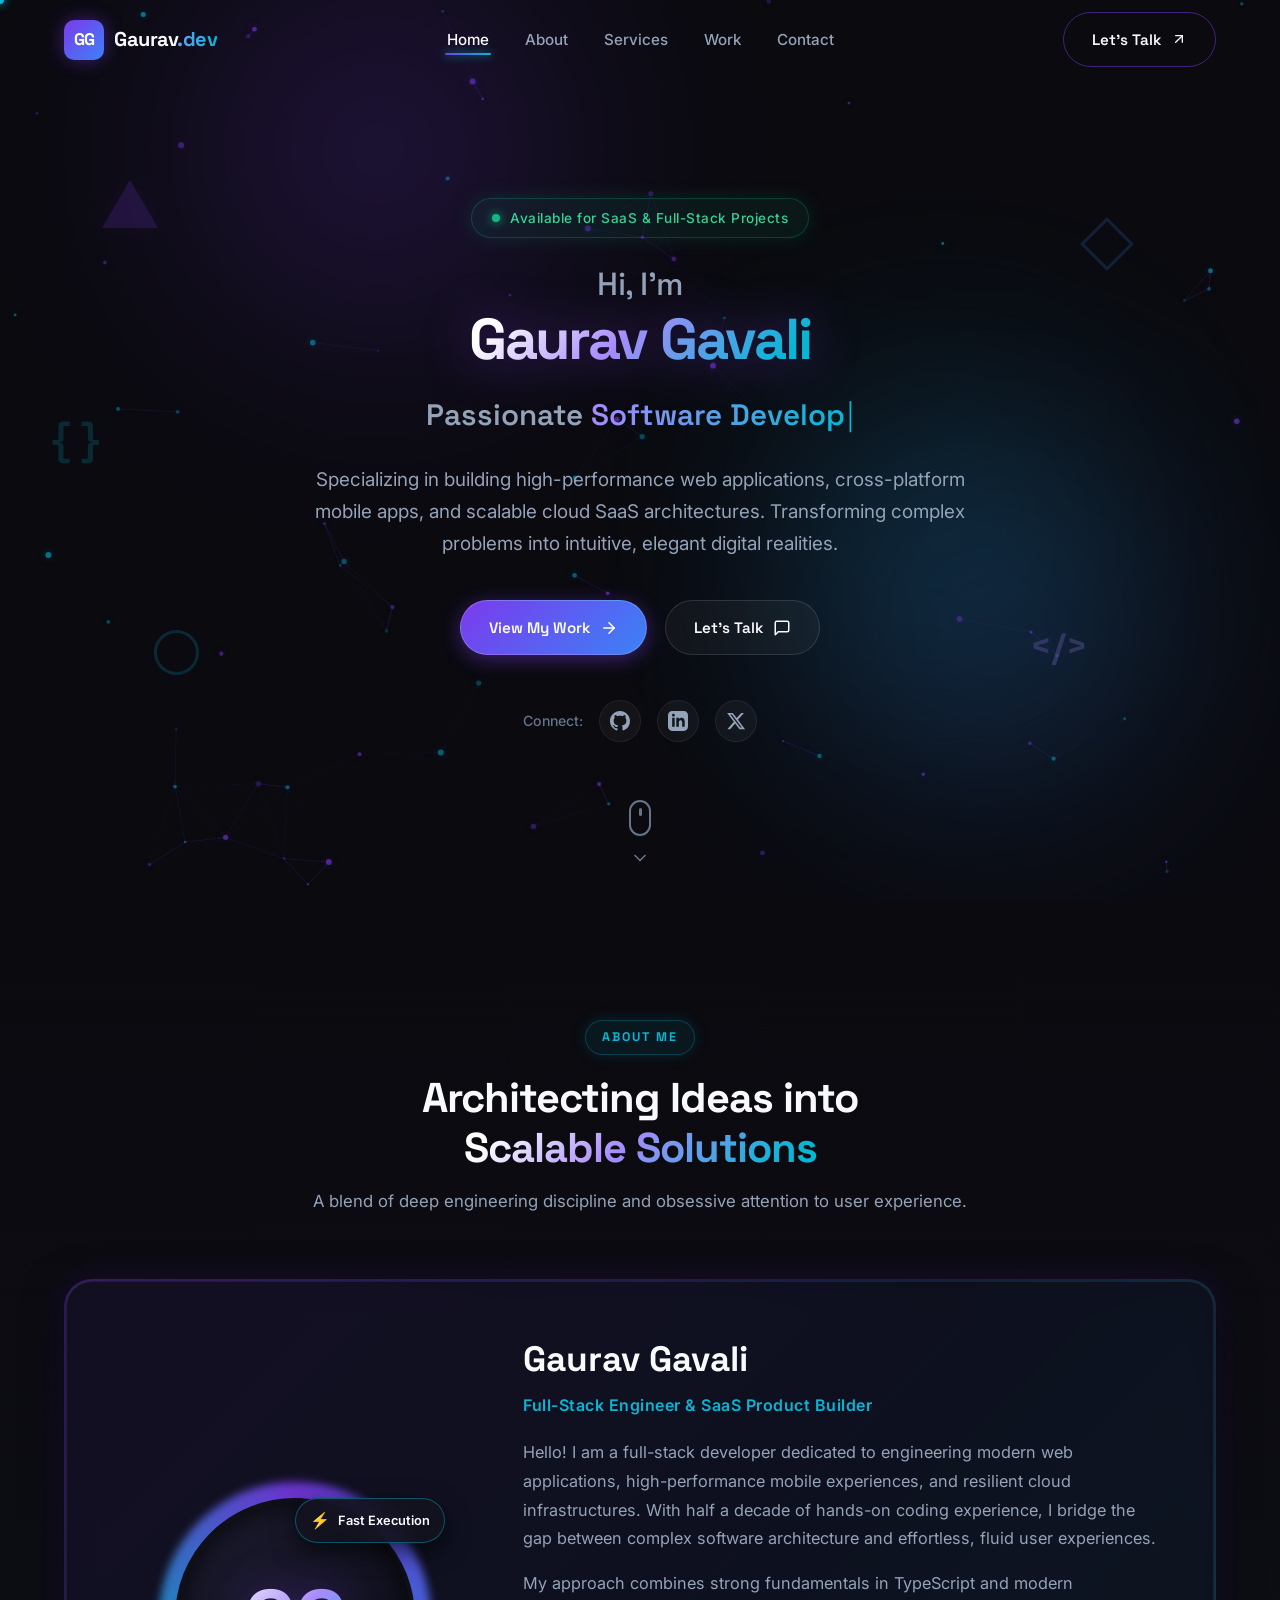
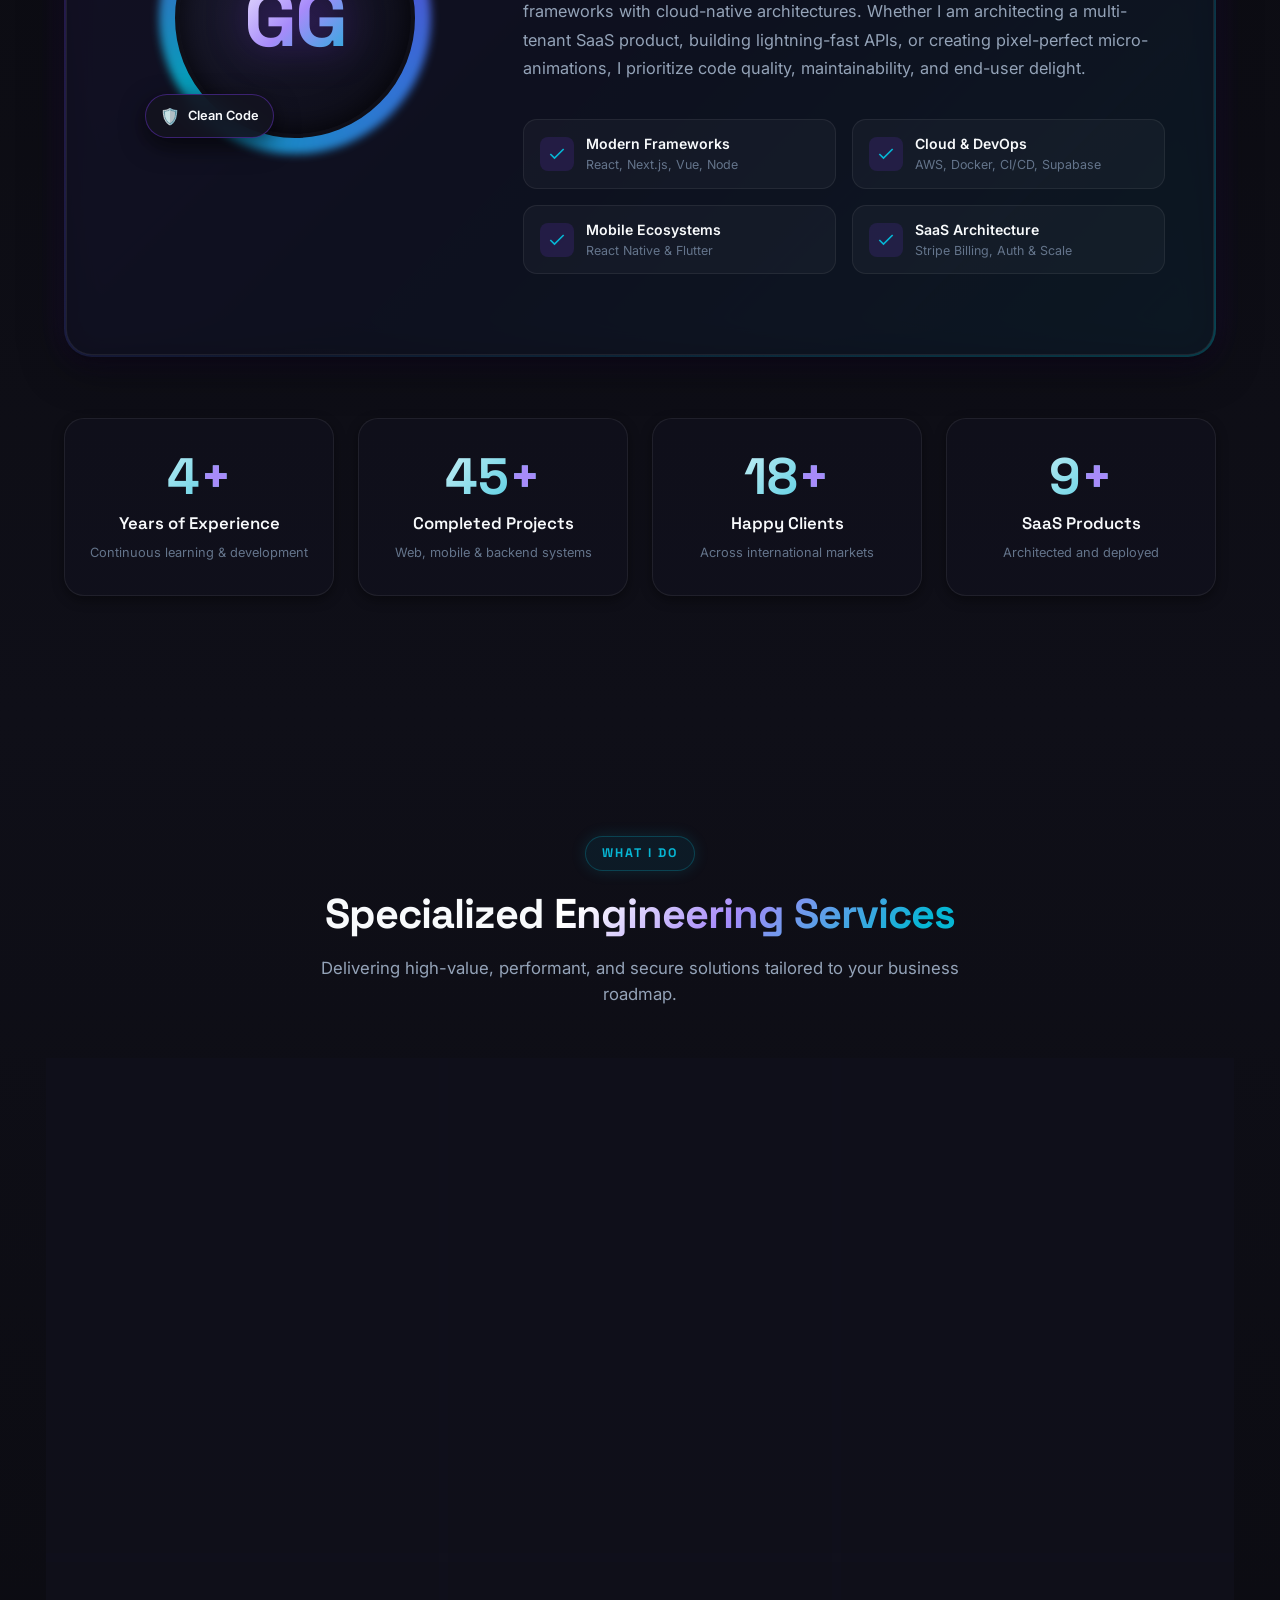
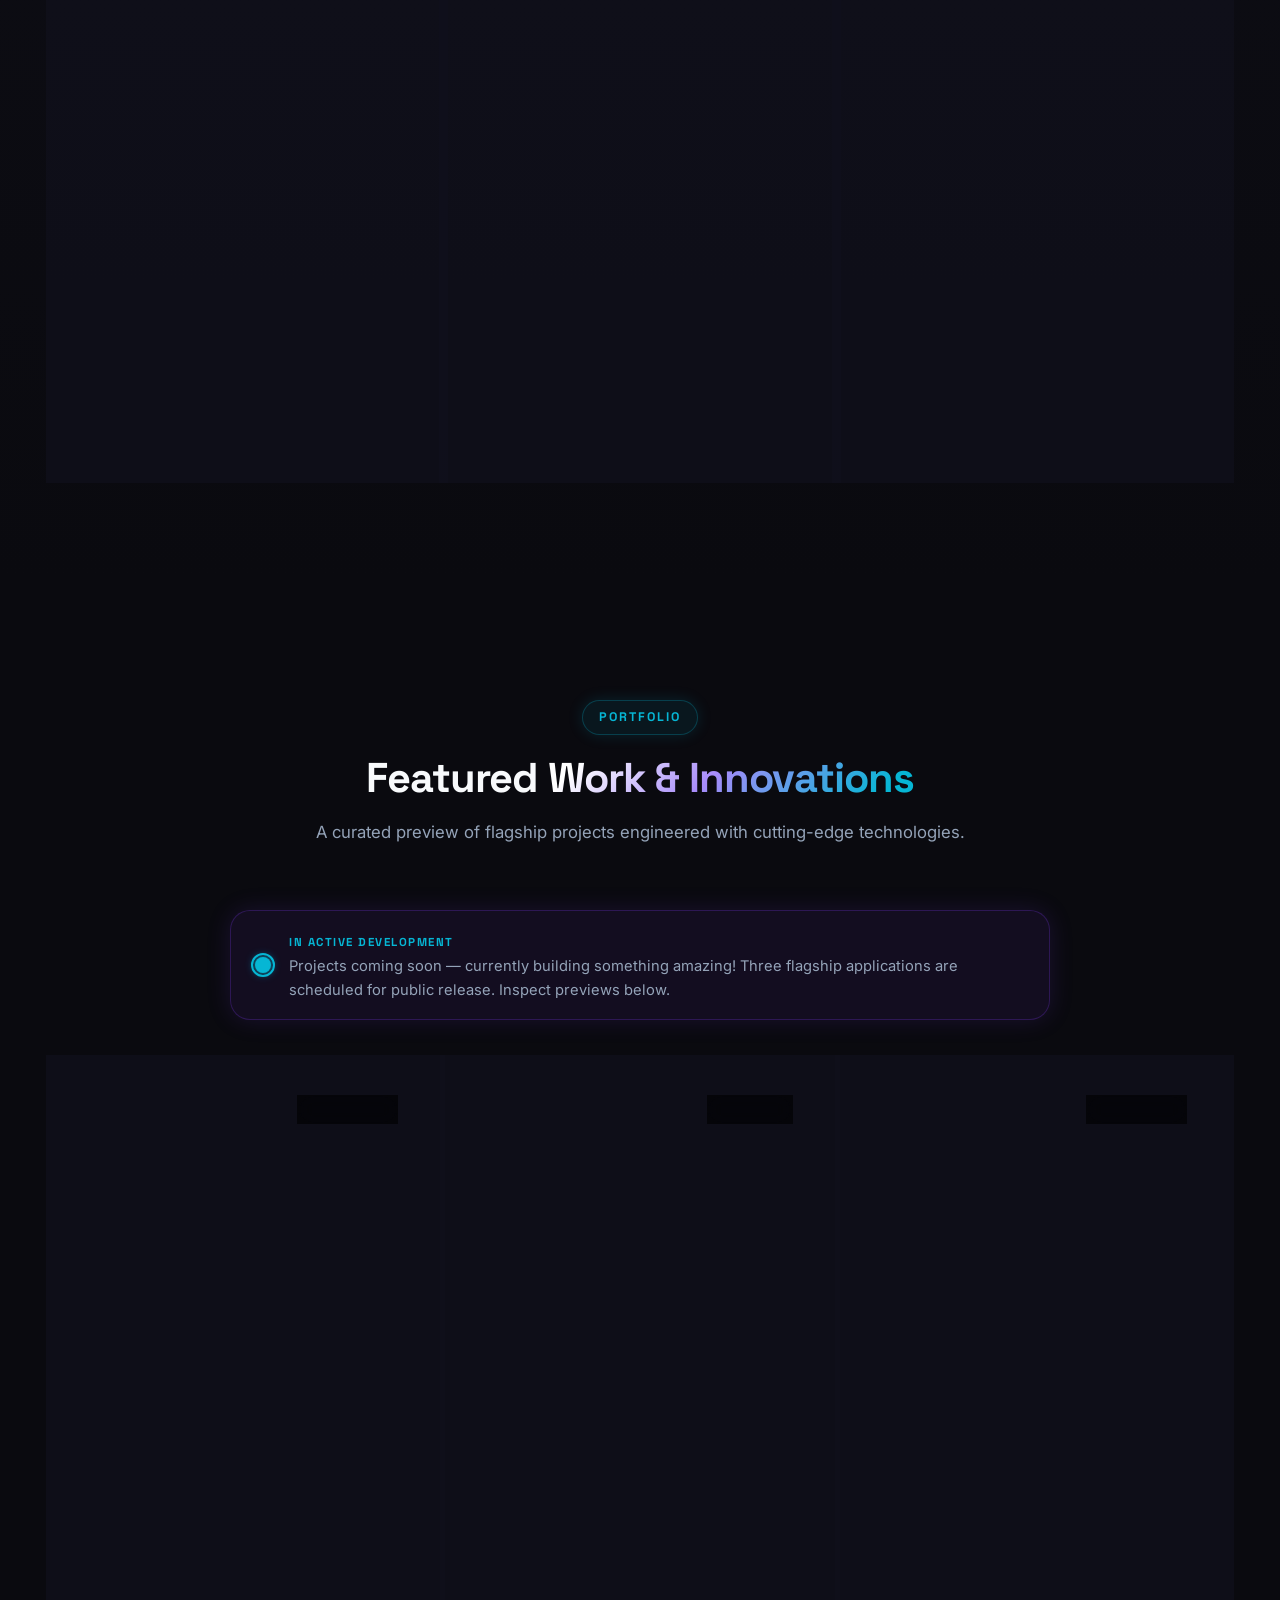
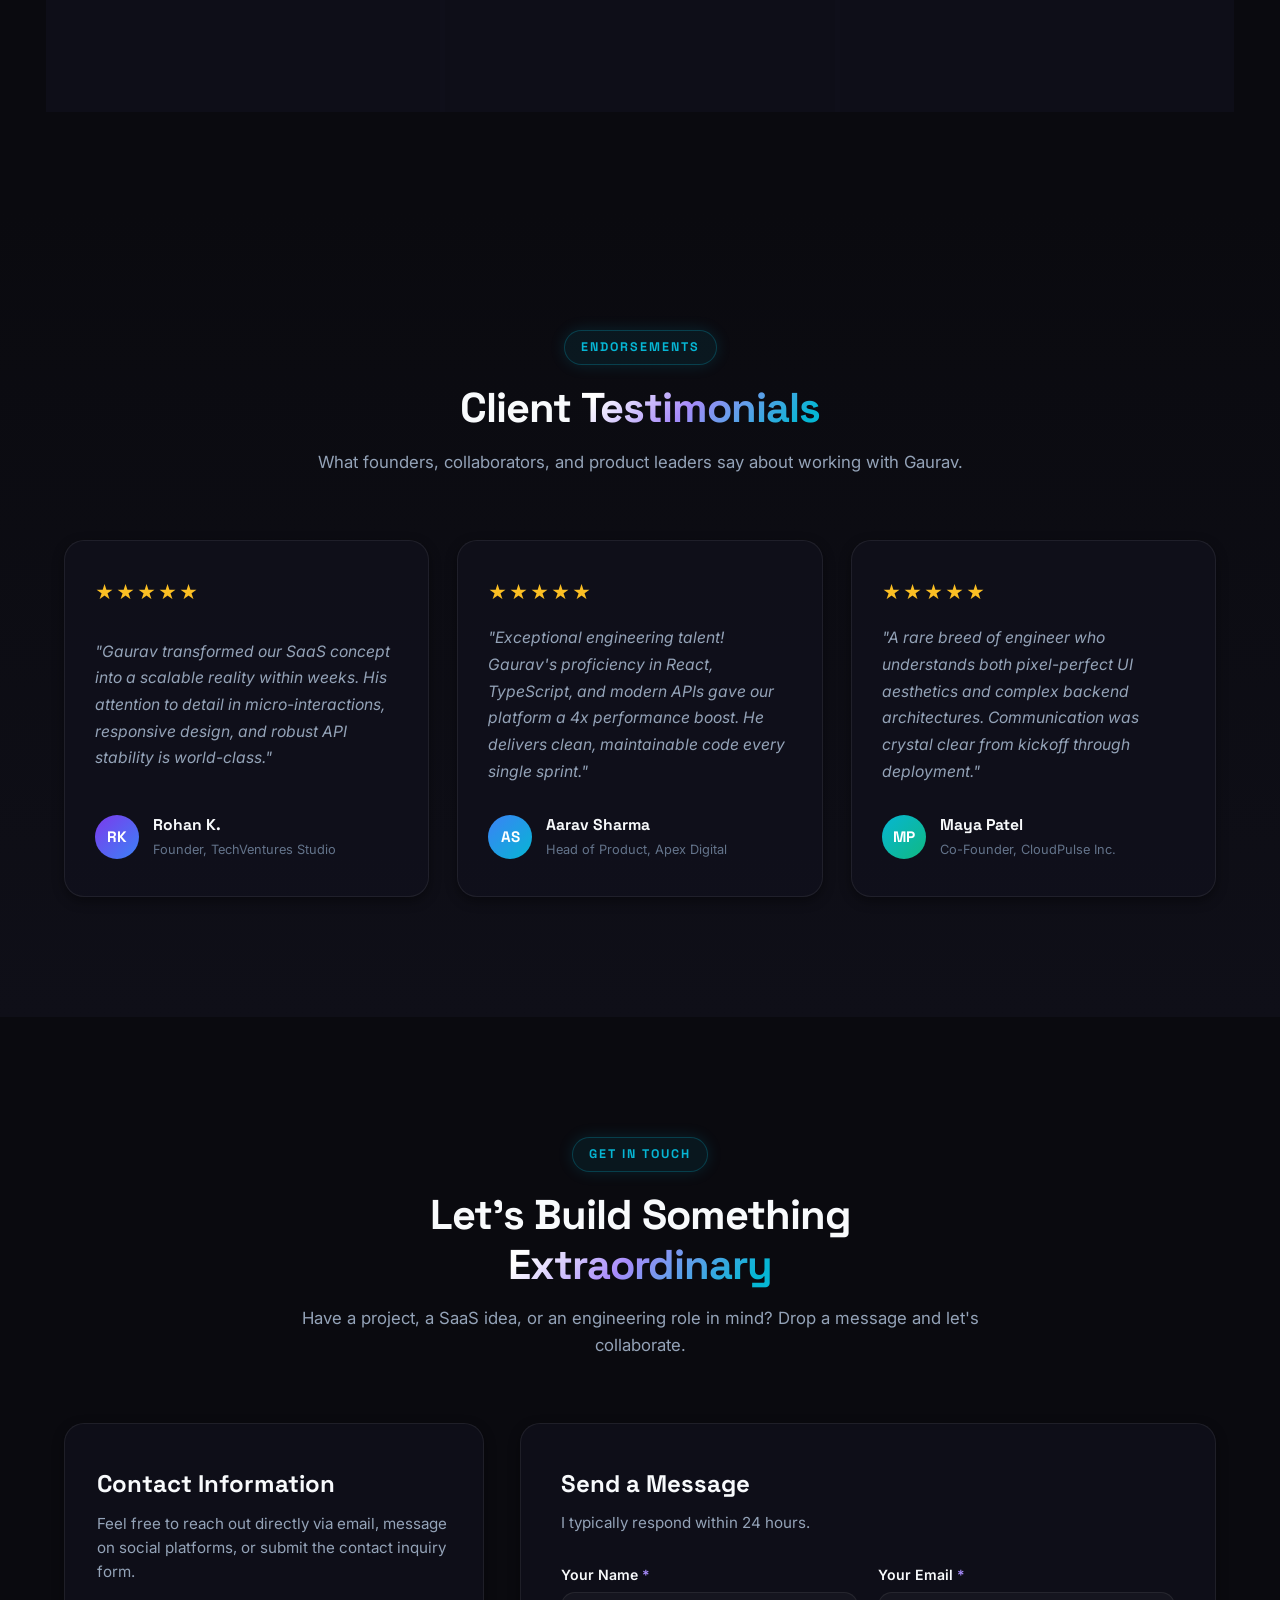
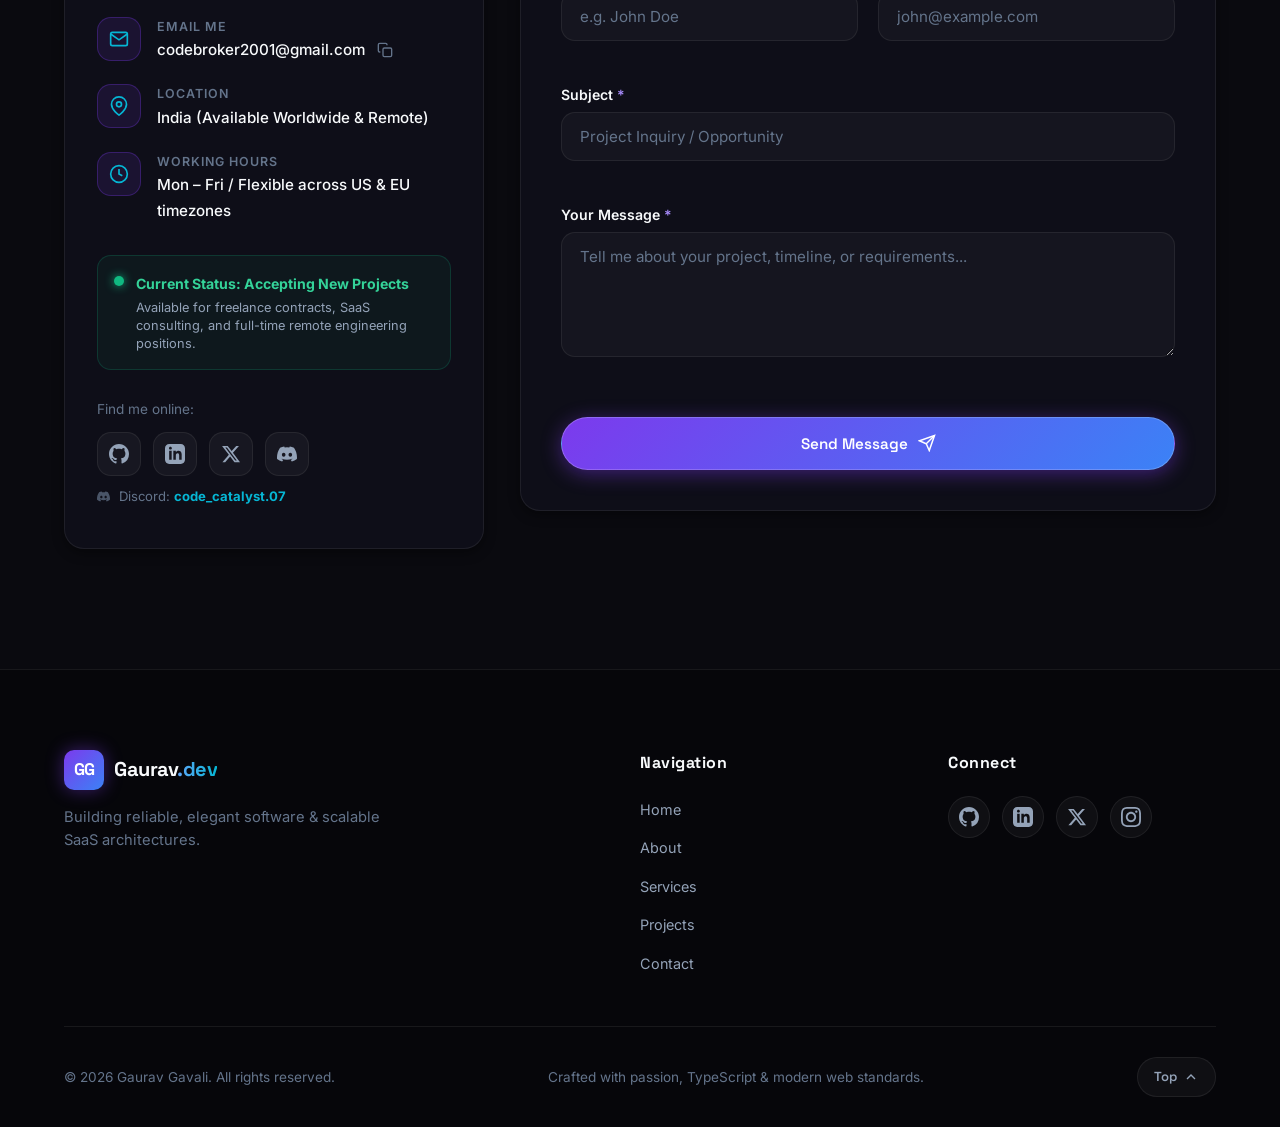
==== commit 5154bb93: "Add Discord profile link to contact section" ====
--- a/index.html
+++ b/index.html
@@ -825,7 +825,7 @@
                       <path d="M18.244 2.25h3.308l-7.227 8.26 8.502 11.24H16.17l-5.214-6.817L4.99 21.75H1.68l7.73-8.835L1.254 2.25H8.08l4.713 6.231zm-1.161 17.52h1.833L7.084 4.126H5.117z"/>
                     </svg>
                   </a>
-                  <a href="#" class="social-btn discord-btn" aria-label="Discord: code_catalyst.07" title="Discord: code_catalyst.07" id="discordBtn" data-username="code_catalyst.07">
+                  <a href="https://discord.com/users/1413785051497238549" class="social-btn discord-btn" aria-label="Discord Profile" title="Discord Profile" target="_blank" rel="noopener">
                     <svg width="20" height="20" viewBox="0 0 24 24" fill="currentColor">
                       <path d="M20.317 4.37a19.791 19.791 0 0 0-4.885-1.515.074.074 0 0 0-.079.037c-.21.375-.444.864-.608 1.25a18.27 18.27 0 0 0-5.487 0 12.64 12.64 0 0 0-.617-1.25.077.077 0 0 0-.079-.037A19.736 19.736 0 0 0 3.677 4.37a.07.07 0 0 0-.032.027C.533 9.046-.32 13.58.099 18.057a.082.082 0 0 0 .031.057 19.9 19.9 0 0 0 5.993 3.03.078.078 0 0 0 .084-.028c.462-.63.874-1.295 1.226-1.994.021-.041.001-.09-.041-.106a13.107 13.107 0 0 1-1.872-.892.077.077 0 0 1-.008-.128 10.2 10.2 0 0 0 .372-.292.074.074 0 0 1 .077-.01c3.928 1.793 8.18 1.793 12.061 0a.074.074 0 0 1 .078.01c.12.098.246.198.373.292a.077.077 0 0 1-.006.127 12.299 12.299 0 0 1-1.873.894.077.077 0 0 0-.041.107c.36.698.772 1.362 1.225 1.993a.076.076 0 0 0 .084.028 19.839 19.839 0 0 0 6.002-3.03.077.077 0 0 0 .032-.054c.5-5.177-.838-9.674-3.549-13.66a.061.061 0 0 0-.031-.028zM8.02 15.33c-1.183 0-2.157-1.085-2.157-2.419 0-1.333.956-2.419 2.157-2.419 1.21 0 2.176 1.096 2.157 2.42 0 1.333-.956 2.418-2.157 2.418zm7.975 0c-1.183 0-2.157-1.085-2.157-2.419 0-1.333.955-2.419 2.157-2.419 1.21 0 2.176 1.096 2.157 2.42 0 1.333-.946 2.418-2.157 2.418z"/>
                     </svg>
@@ -833,7 +833,7 @@
                 </div>
                 <p class="discord-username-hint">
                   <svg width="13" height="13" viewBox="0 0 24 24" fill="currentColor" style="vertical-align:middle;margin-right:5px;opacity:0.7"><path d="M20.317 4.37a19.791 19.791 0 0 0-4.885-1.515.074.074 0 0 0-.079.037c-.21.375-.444.864-.608 1.25a18.27 18.27 0 0 0-5.487 0 12.64 12.64 0 0 0-.617-1.25.077.077 0 0 0-.079-.037A19.736 19.736 0 0 0 3.677 4.37a.07.07 0 0 0-.032.027C.533 9.046-.32 13.58.099 18.057a.082.082 0 0 0 .031.057 19.9 19.9 0 0 0 5.993 3.03.078.078 0 0 0 .084-.028c.462-.63.874-1.295 1.226-1.994.021-.041.001-.09-.041-.106a13.107 13.107 0 0 1-1.872-.892.077.077 0 0 1-.008-.128 10.2 10.2 0 0 0 .372-.292.074.074 0 0 1 .077-.01c3.928 1.793 8.18 1.793 12.061 0a.074.074 0 0 1 .078.01c.12.098.246.198.373.292a.077.077 0 0 1-.006.127 12.299 12.299 0 0 1-1.873.894.077.077 0 0 0-.041.107c.36.698.772 1.362 1.225 1.993a.076.076 0 0 0 .084.028 19.839 19.839 0 0 0 6.002-3.03.077.077 0 0 0 .032-.054c.5-5.177-.838-9.674-3.549-13.66a.061.061 0 0 0-.031-.028zM8.02 15.33c-1.183 0-2.157-1.085-2.157-2.419 0-1.333.956-2.419 2.157-2.419 1.21 0 2.176 1.096 2.157 2.42 0 1.333-.956 2.418-2.157 2.418zm7.975 0c-1.183 0-2.157-1.085-2.157-2.419 0-1.333.955-2.419 2.157-2.419 1.21 0 2.176 1.096 2.157 2.42 0 1.333-.946 2.418-2.157 2.418z"/></svg>
-                  Discord: <strong style="color:var(--accent-cyan)">code_catalyst.07</strong> <span style="font-size:0.75rem;opacity:0.6">(click icon to copy)</span>
+                  Discord: <a href="https://discord.com/users/1413785051497238549" target="_blank" rel="noopener" style="color:var(--accent-cyan);text-decoration:none;"><strong style="color:var(--accent-cyan)">code_catalyst.07</strong></a>
                 </p>
               </div>
             </div>
